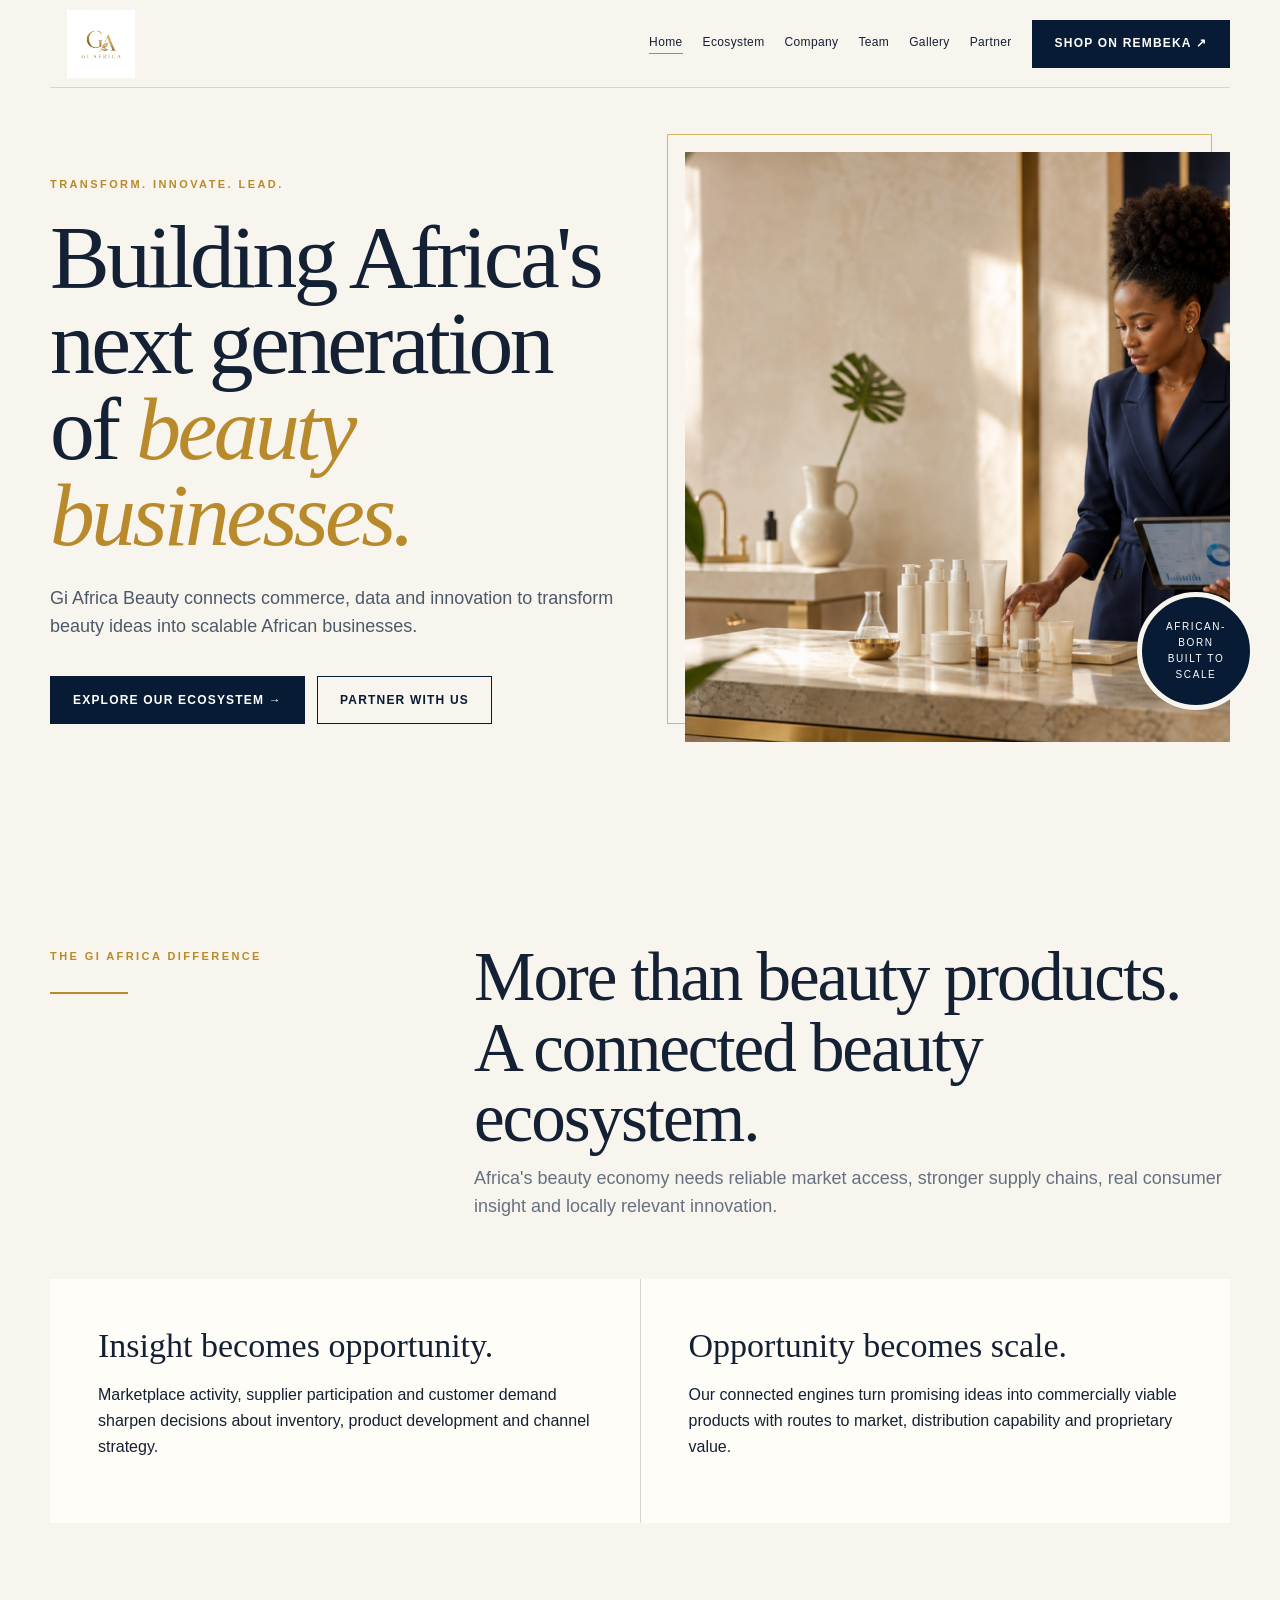
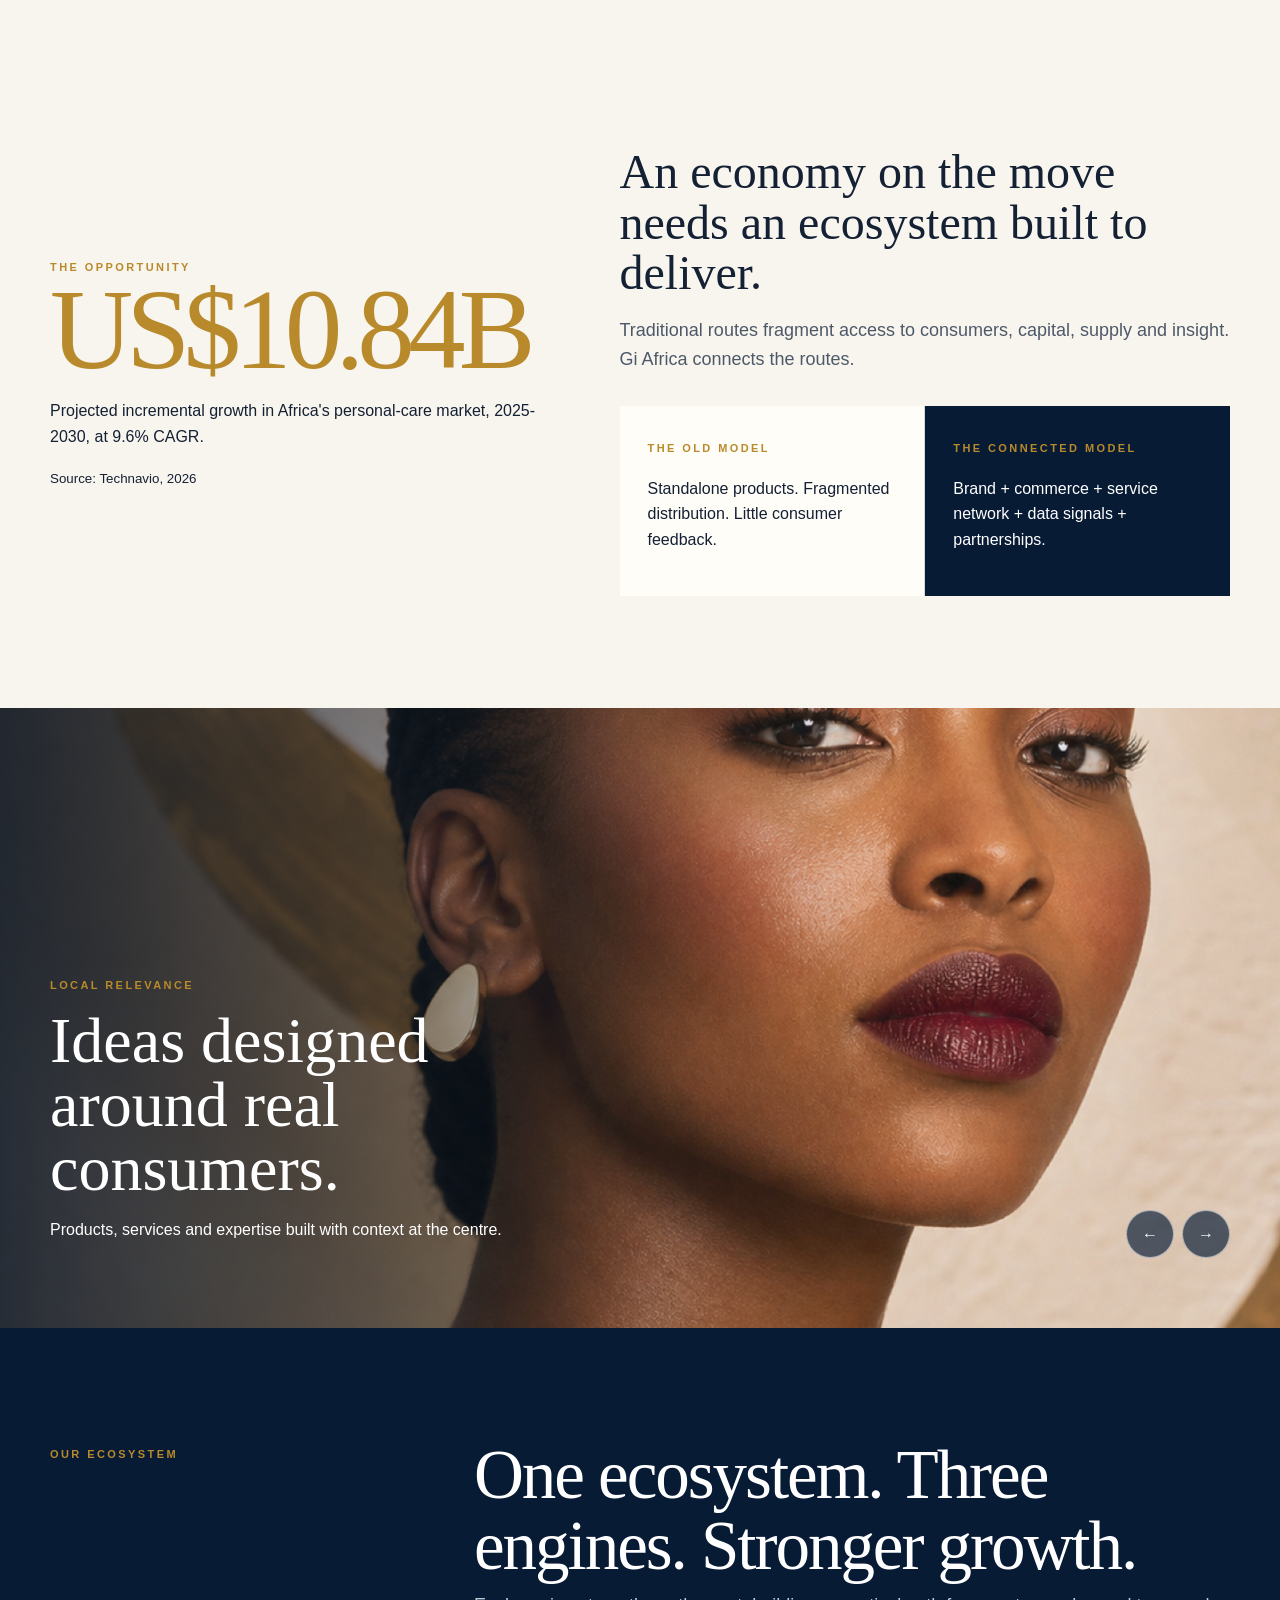
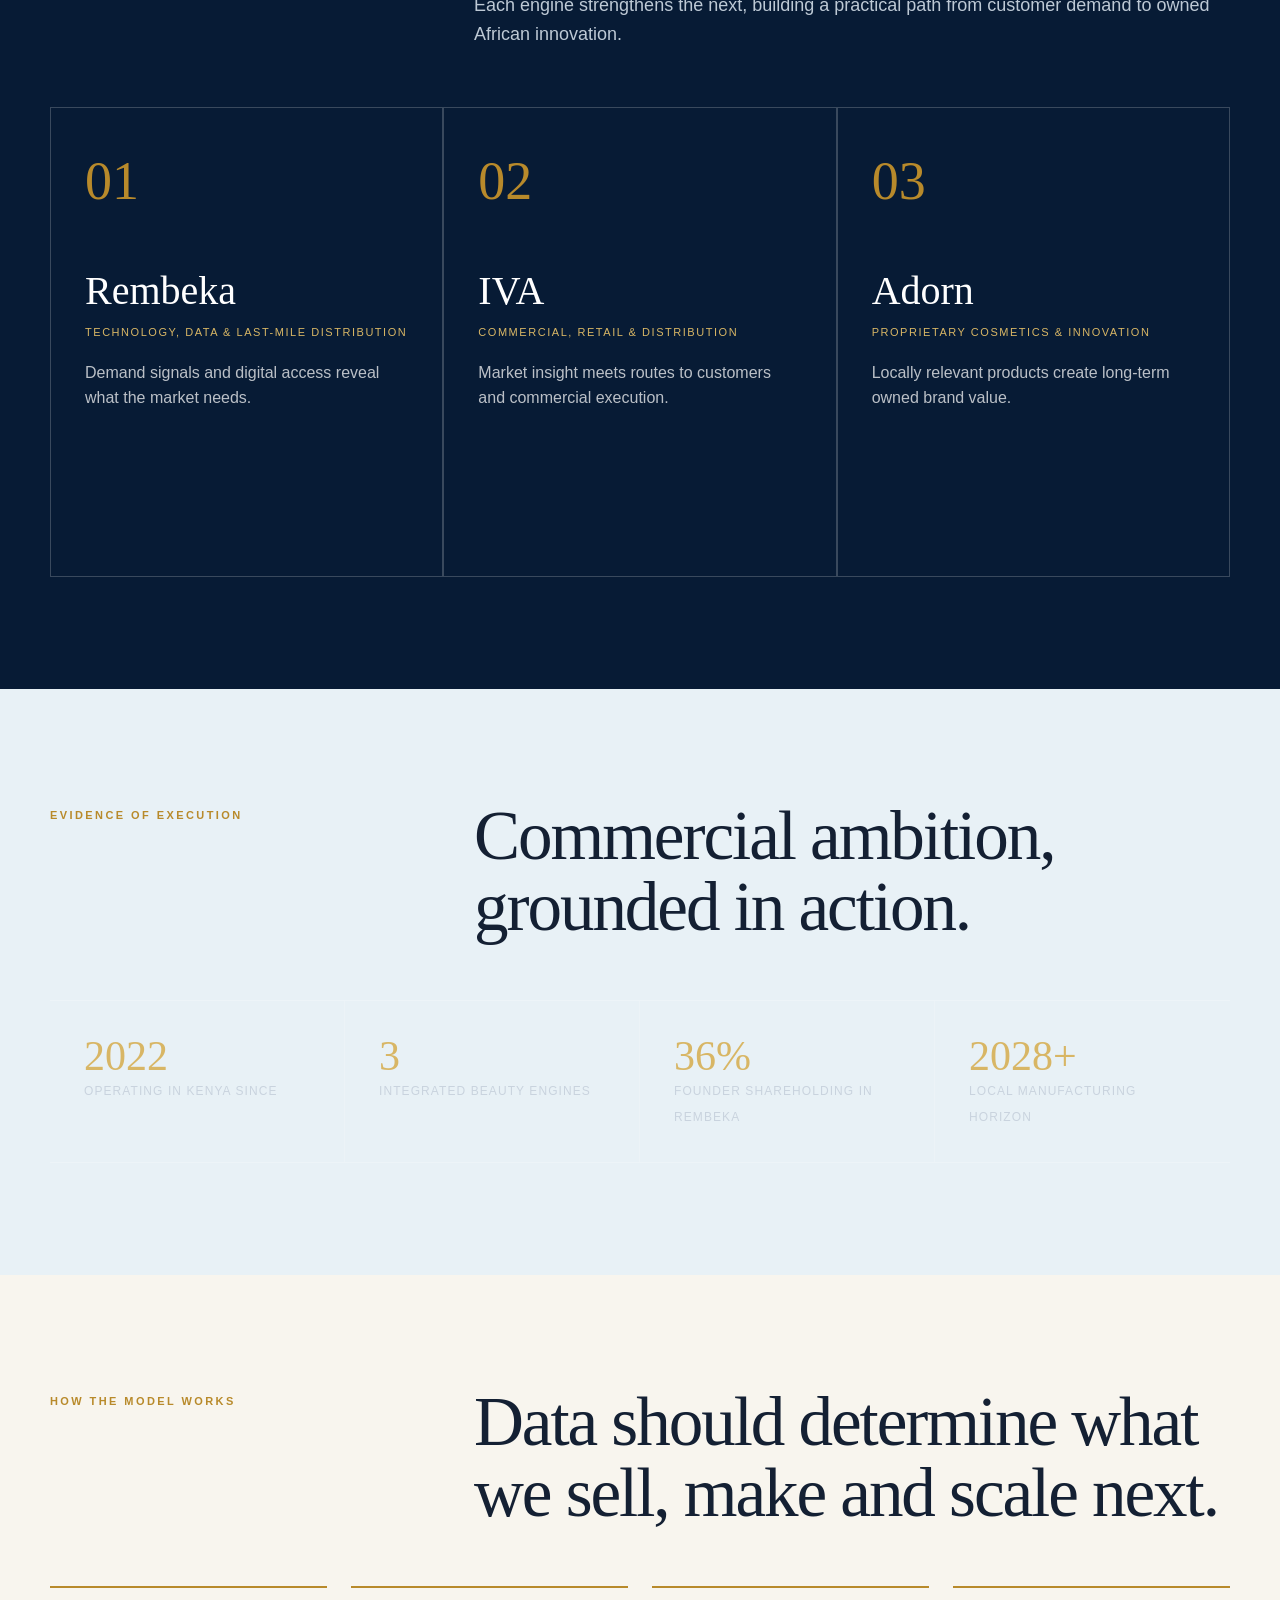
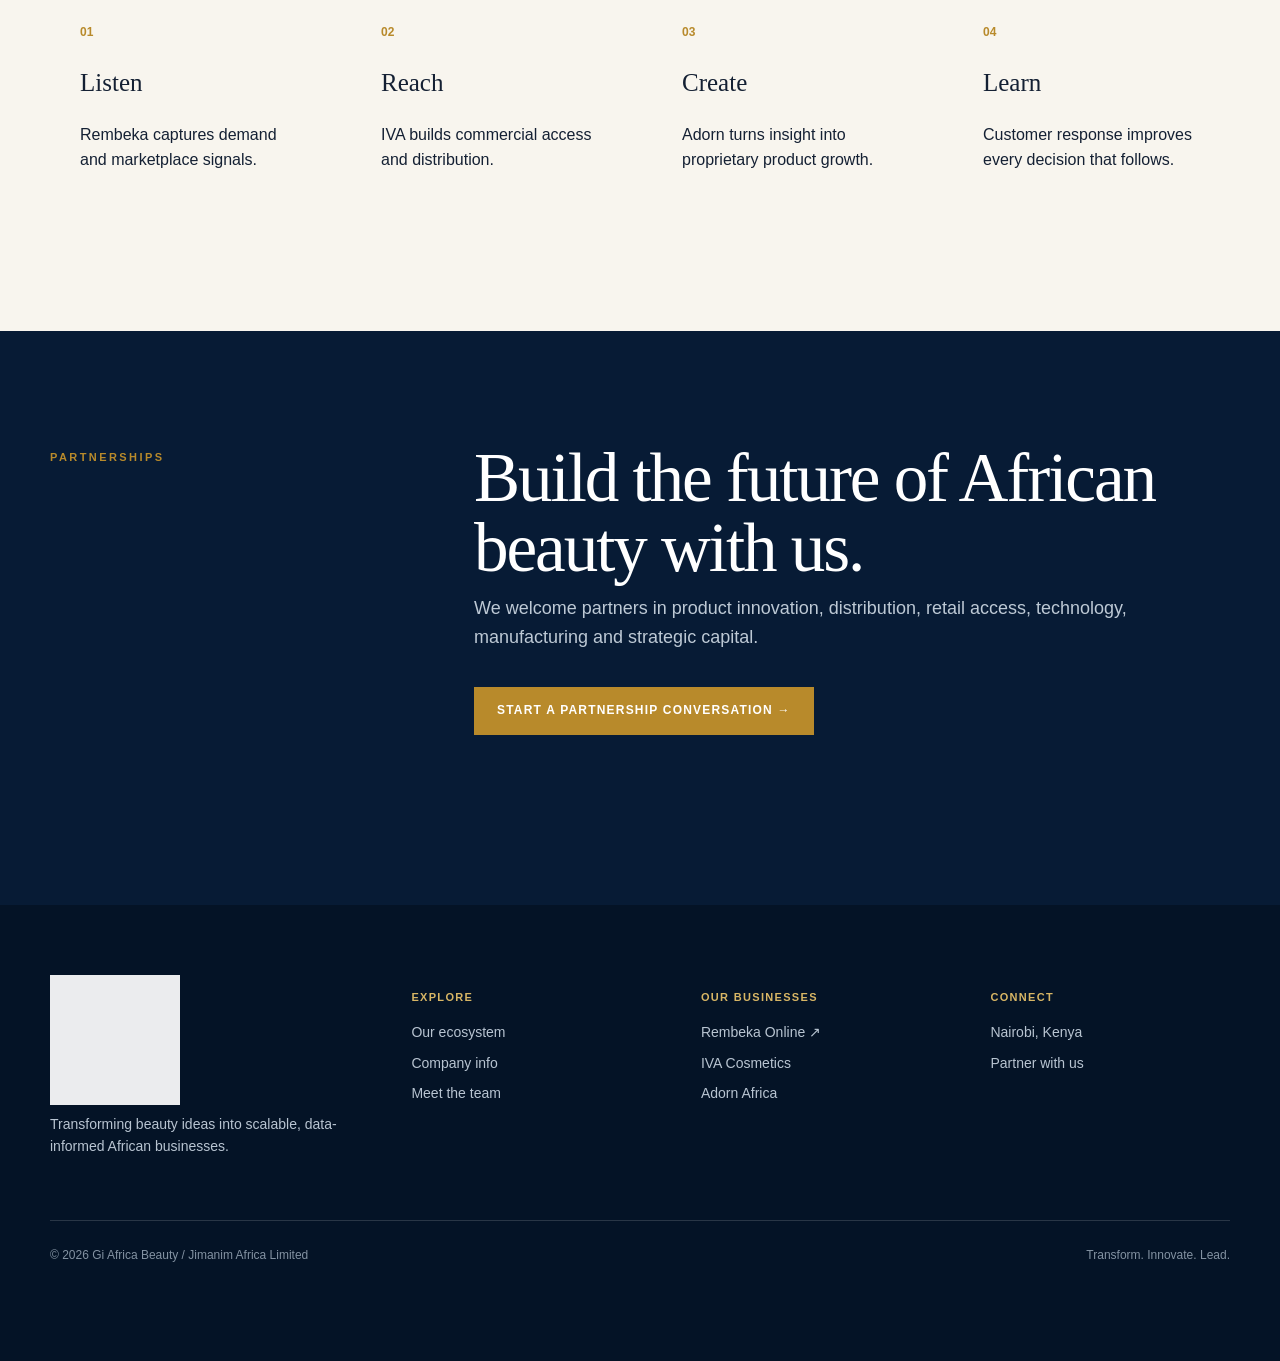
==== index.html @ 95883c29 "first commit" ====
<!doctype html><html lang="en"><head><meta charset="utf-8"><meta name="viewport" content="width=device-width,initial-scale=1"><meta name="description" content="G-AFRICA Beauty builds Africa's next generation of beauty businesses through commerce, data, innovation and strategic partnerships."><title>G-AFRICA Beauty | Transform. Innovate. Lead.</title><link rel="stylesheet" href="styles.css"></head><body>
<header class="shell nav"><a class="brand" href="index.html" aria-label="Gi Africa Beauty home"><img src="assets/gi-africa-logo.png" alt="Gi Africa Beauty"></a><button class="menu" aria-label="Open menu" aria-expanded="false">☰</button><nav class="navlinks"><a class="active" href="index.html">Home</a><a href="ecosystem.html">Ecosystem</a><a href="info.html">Company</a><a href="team.html">Team</a><a href="gallery.html">Gallery</a><a href="partner.html">Partner</a><a class="button" href="https://rembekaonline.com" target="_blank" rel="noopener">Shop on Rembeka ↗</a></nav></header>
<main><section class="shell hero"><div class="hero-copy"><span class="eyebrow">Transform. Innovate. Lead.</span><h1 class="display">Building Africa's next generation of <em>beauty businesses.</em></h1><p class="lead">G-AFRICA Beauty connects commerce, data and innovation to transform beauty ideas into scalable African businesses.</p><div class="actions"><a class="button" href="ecosystem.html">Explore our ecosystem →</a><a class="button ghost" href="partner.html">Partner with us</a></div></div><div class="hero-media"><img src="assets/hero-studio.png" alt="African beauty entrepreneur developing products with data insights"><div class="stamp">African-born<br>Built to scale</div></div></section>
<section class="section"><div class="shell"><div class="section-head reveal"><div><span class="eyebrow">The G-AFRICA difference</span><div class="gold-rule"></div></div><div><h2>More than beauty products. A connected beauty ecosystem.</h2><p>Africa's beauty economy needs reliable market access, stronger supply chains, real consumer insight and locally relevant innovation.</p></div></div><div class="difference reveal"><div><h3>Insight becomes opportunity.</h3><p>Marketplace activity, supplier participation and customer demand sharpen decisions about inventory, product development and channel strategy.</p></div><div><h3>Opportunity becomes scale.</h3><p>Our connected engines turn promising ideas into commercially viable products with routes to market, distribution capability and proprietary value.</p></div></div></div></section>
<section class="section"><div class="shell opportunity reveal"><div><span class="eyebrow">The opportunity</span><div class="market-number">US$10.84B</div><p>Projected incremental growth in Africa's personal-care market, 2025-2030, at 9.6% CAGR.</p><small>Source: Technavio, 2026</small></div><div><h2 style="font:normal 48px/1.05 var(--serif);margin:0">An economy on the move needs an ecosystem built to deliver.</h2><p class="lead">Traditional routes fragment access to consumers, capital, supply and insight. Gi Africa connects the routes.</p><div class="model-compare"><div><span class="eyebrow">The old model</span><p>Standalone products. Fragmented distribution. Little consumer feedback.</p></div><div class="connected"><span class="eyebrow">The connected model</span><p>Brand + commerce + service network + data signals + partnerships.</p></div></div></div></div></section>
<section class="visual-strip"><div class="slides"><article class="slide"><img src="assets/editorial-cosmetics.png" alt="Contemporary African cosmetics editorial"><div class="slide-copy"><span class="eyebrow">Local relevance</span><h2>Ideas designed around real consumers.</h2><p>Products, services and expertise built with context at the centre.</p></div></article><article class="slide"><img src="assets/salon-commerce.png" alt="Connected salon commerce community"><div class="slide-copy"><span class="eyebrow">Commerce + community</span><h2>Discovery becomes trusted access.</h2><p>A connected network makes products, services and professionals easier to find.</p></div></article><article class="slide"><img src="assets/product-innovation.png" alt="Locally relevant cosmetics innovation"><div class="slide-copy"><span class="eyebrow">Proprietary innovation</span><h2>Insight becomes brand value.</h2><p>Market signals guide what to develop, launch and scale next.</p></div></article></div><div class="slider-controls"><button class="round" data-prev aria-label="Previous slide">←</button><button class="round" data-next aria-label="Next slide">→</button></div></section>
<section class="section dark"><div class="shell"><div class="section-head reveal"><div><span class="eyebrow">Our ecosystem</span></div><div><h2>One ecosystem. Three engines. Stronger growth.</h2><p>Each engine strengthens the next, building a practical path from customer demand to owned African innovation.</p></div></div><div class="engines reveal"><a class="engine" href="ecosystem.html#rembeka"><span class="num">01</span><h3>Rembeka</h3><span class="role">Technology, data & last-mile distribution</span><p>Demand signals and digital access reveal what the market needs.</p></a><a class="engine" href="ecosystem.html#iva"><span class="num">02</span><h3>IVA</h3><span class="role">Commercial, retail & distribution</span><p>Market insight meets routes to customers and commercial execution.</p></a><a class="engine" href="ecosystem.html#adorn"><span class="num">03</span><h3>Adorn</h3><span class="role">Proprietary cosmetics & innovation</span><p>Locally relevant products create long-term owned brand value.</p></a></div></div></section>
<section class="section blue"><div class="shell"><div class="section-head reveal"><div><span class="eyebrow">Evidence of execution</span></div><div><h2>Commercial ambition, grounded in action.</h2></div></div><div class="stats reveal"><div class="stat"><strong>2022</strong><span>Operating in Kenya since</span></div><div class="stat"><strong>3</strong><span>Integrated beauty engines</span></div><div class="stat"><strong>36%</strong><span>Founder shareholding in Rembeka</span></div><div class="stat"><strong>2028+</strong><span>Local manufacturing horizon</span></div></div></div></section>
<section class="section"><div class="shell"><div class="section-head reveal"><div><span class="eyebrow">How the model works</span></div><div><h2>Data should determine what we sell, make and scale next.</h2></div></div><div class="flow reveal"><div class="flow-step"><h3>Listen</h3><p>Rembeka captures demand and marketplace signals.</p></div><div class="flow-step"><h3>Reach</h3><p>IVA builds commercial access and distribution.</p></div><div class="flow-step"><h3>Create</h3><p>Adorn turns insight into proprietary product growth.</p></div><div class="flow-step"><h3>Learn</h3><p>Customer response improves every decision that follows.</p></div></div></div></section>
<section class="section dark"><div class="shell section-head reveal"><div><span class="eyebrow">Partnerships</span></div><div><h2>Build the future of African beauty with us.</h2><p>We welcome partners in product innovation, distribution, retail access, technology, manufacturing and strategic capital.</p><div class="actions"><a class="button" style="background:var(--gold);border-color:var(--gold)" href="partner.html">Start a partnership conversation →</a></div></div></div></section></main>
<footer class="footer"><div class="shell"><div class="footer-grid"><div><img src="assets/gi-africa-logo.png" alt="G-AFRICA"><p>Transforming beauty ideas into scalable, data-informed African businesses.</p></div><div><h4>Explore</h4><a href="ecosystem.html">Our ecosystem</a><a href="info.html">Company info</a><a href="team.html">Meet the team</a></div><div><h4>Our businesses</h4><a href="https://rembekaonline.com" target="_blank" rel="noopener">Rembeka Online ↗</a><a href="ecosystem.html#iva">IVA Cosmetics</a><a href="ecosystem.html#adorn">Adorn Africa</a></div><div><h4>Connect</h4><p>Nairobi, Kenya</p><a href="partner.html">Partner with us</a></div></div><div class="footer-bottom"><span>© 2026 G-AFRICA Beauty / Jimanim Africa Limited</span><span>Transform. Innovate. Lead.</span></div></div></footer><a class="button mobile-shop" href="https://rembekaonline.com" target="_blank" rel="noopener">Shop on Rembeka ↗</a><script src="script.js"></script></body></html>
---- styles.css ----
:root{--ivory:#f8f5ee;--paper:#fffdf8;--navy:#071b35;--navy2:#102d50;--gold:#b88a2b;--gold2:#d8b665;--blue:#dceaf3;--ink:#142033;--muted:#667080;--line:rgba(7,27,53,.14);--serif:Georgia,'Times New Roman',serif;--sans:Inter,Arial,sans-serif}
*{box-sizing:border-box}html{scroll-behavior:smooth}body{margin:0;background:var(--ivory);color:var(--ink);font-family:var(--sans);line-height:1.6}a{color:inherit;text-decoration:none}img{max-width:100%;display:block}button,input,select,textarea{font:inherit}.shell{width:min(1180px,calc(100% - 48px));margin:auto}.nav{height:88px;display:flex;align-items:center;justify-content:space-between;border-bottom:1px solid var(--line);position:relative;z-index:10}.brand img{width:102px;height:68px;object-fit:contain;mix-blend-mode:multiply}.navlinks{display:flex;align-items:center;gap:26px;font-size:13px;letter-spacing:.03em}.navlinks a:not(.button):after{content:"";display:block;width:0;height:1px;background:var(--gold);transition:.25s}.navlinks a:hover:after,.navlinks a.active:after{width:100%}.button{display:inline-flex;align-items:center;justify-content:center;gap:10px;min-height:48px;padding:0 22px;border:1px solid var(--navy);background:var(--navy);color:white;font-size:12px;font-weight:700;letter-spacing:.1em;text-transform:uppercase;transition:.25s}.button:hover{background:var(--gold);border-color:var(--gold);transform:translateY(-2px)}.button.ghost{background:transparent;color:var(--navy)}.button.ghost:hover{color:white;background:var(--navy)}.menu{display:none;background:none;border:0;font-size:25px}.eyebrow{color:var(--gold);text-transform:uppercase;letter-spacing:.22em;font-weight:700;font-size:11px}.display{font:normal clamp(48px,7vw,94px)/.96 var(--serif);letter-spacing:-.04em;margin:18px 0 26px}.display em{color:var(--gold);font-style:italic}.lead{font-size:18px;color:#4d5968;max-width:650px}.hero{min-height:720px;display:grid;grid-template-columns:1.03fr .97fr;align-items:center;gap:56px;padding:64px 0 88px}.hero-copy{position:relative;z-index:2;animation:rise .8s ease both}.actions{display:flex;gap:12px;margin-top:35px;flex-wrap:wrap}.hero-media{height:590px;position:relative}.hero-media:before{content:"";position:absolute;inset:-18px 18px 18px -18px;border:1px solid var(--gold2);z-index:-1}.hero-media img{width:100%;height:100%;object-fit:cover}.hero-media .stamp{position:absolute;right:-25px;bottom:32px;width:118px;height:118px;border-radius:50%;background:var(--navy);color:white;display:grid;place-items:center;text-align:center;text-transform:uppercase;font-size:10px;letter-spacing:.16em;padding:15px;border:5px solid var(--ivory)}@keyframes rise{from{opacity:0;transform:translateY(24px)}}.section{padding:112px 0}.section.dark{background:var(--navy);color:white}.section.blue{background:#e8f1f6}.section-head{display:grid;grid-template-columns:.65fr 1.35fr;gap:60px;margin-bottom:58px}.section-head h2,.page-hero h1{font:normal clamp(40px,5.4vw,70px)/1.02 var(--serif);letter-spacing:-.03em;margin:0}.section-head p{margin:10px 0 0;color:var(--muted);font-size:18px}.dark .section-head p{color:#bdc9d5}.gold-rule{width:78px;height:2px;background:var(--gold);margin:24px 0}.difference{display:grid;grid-template-columns:1fr 1fr;gap:1px;background:var(--line)}.difference>div{background:var(--paper);padding:48px}.difference h3{font:normal 34px/1.1 var(--serif);margin:0 0 18px}.stats{display:grid;grid-template-columns:repeat(4,1fr);border-top:1px solid rgba(255,255,255,.2);border-bottom:1px solid rgba(255,255,255,.2)}.stat{padding:34px;border-right:1px solid rgba(255,255,255,.2)}.stat:last-child{border:0}.stat strong{font:normal 42px/1 var(--serif);color:var(--gold2);display:block}.stat span{font-size:12px;text-transform:uppercase;letter-spacing:.09em;color:#c9d3de}.engines{display:grid;grid-template-columns:repeat(3,1fr);min-height:470px}.engine{position:relative;padding:42px 34px;border:1px solid rgba(255,255,255,.2);overflow:hidden;transition:.35s;background:transparent}.engine:hover{background:var(--paper);color:var(--navy);transform:translateY(-8px)}.engine .num{font:normal 54px var(--serif);color:var(--gold)}.engine h3{font:normal 40px var(--serif);margin:55px 0 4px}.engine .role{text-transform:uppercase;font-size:11px;letter-spacing:.14em;color:var(--gold2)}.engine p,.engine ul{opacity:.72;transition:.3s}.engine:hover p,.engine:hover ul{opacity:1}.engine ul{padding-left:18px;font-size:14px}.flow{display:grid;grid-template-columns:repeat(4,1fr);gap:24px;counter-reset:flow}.flow-step{padding:30px;border-top:2px solid var(--gold);position:relative}.flow-step:before{counter-increment:flow;content:"0" counter(flow);color:var(--gold);font-weight:700;font-size:12px}.flow-step h3{font:normal 25px var(--serif)}.page-hero{padding:88px 0 80px;border-bottom:1px solid var(--line)}.page-hero .inner{max-width:840px}.page-hero h1{margin:16px 0 24px}.capabilities{display:grid;grid-template-columns:repeat(2,1fr);gap:1px;background:var(--line)}.capability{background:var(--paper);padding:40px}.capability h3{font:normal 26px var(--serif);margin:0 0 8px}.timeline{display:grid;grid-template-columns:repeat(4,1fr);margin-top:54px}.moment{padding:28px;border-top:2px solid var(--navy);position:relative}.moment:before{content:"";width:12px;height:12px;border-radius:50%;background:var(--gold);position:absolute;top:-7px;left:0}.moment strong{color:var(--gold);font-size:13px}.team{display:grid;grid-template-columns:repeat(5,1fr);gap:1px;background:var(--line)}.person{background:var(--paper);padding:28px;min-height:390px;display:flex;flex-direction:column;transition:.3s}.person:hover{background:var(--navy);color:white;transform:translateY(-6px)}.avatar{width:76px;height:76px;border-radius:50%;display:grid;place-items:center;background:var(--blue);color:var(--navy);font:normal 28px var(--serif);border:1px solid var(--gold2)}.person h3{font:normal 24px/1.1 var(--serif);margin:80px 0 8px}.person .role{color:var(--gold);font-size:11px;text-transform:uppercase;letter-spacing:.11em}.bio{font-size:13px;color:var(--muted);opacity:0;transform:translateY(8px);transition:.3s;margin-top:15px}.person:hover .bio{opacity:1;transform:none;color:#c7d2df}.partner-grid{display:grid;grid-template-columns:.8fr 1.2fr;gap:90px}.partner-list{display:grid;gap:0;margin-top:36px}.partner-list div{padding:18px 0;border-bottom:1px solid var(--line);font:normal 21px var(--serif)}form{display:grid;grid-template-columns:1fr 1fr;gap:20px;background:var(--paper);padding:44px;border:1px solid var(--line)}label{display:grid;gap:8px;font-size:11px;text-transform:uppercase;letter-spacing:.1em;font-weight:700}input,select,textarea{width:100%;padding:14px;border:0;border-bottom:1px solid #aeb5bd;background:transparent;outline:none;color:var(--ink)}input:focus,select:focus,textarea:focus{border-color:var(--gold)}textarea{min-height:120px;resize:vertical}.full{grid-column:1/-1}.form-note{font-size:12px;color:var(--muted)}.success{display:none;color:#17613a;font-weight:700}.footer{background:#041326;color:white;padding:70px 0 95px}.footer-grid{display:grid;grid-template-columns:1.3fr repeat(3,1fr);gap:50px}.footer img{width:130px;filter:brightness(0) invert(1);opacity:.92}.footer h4{font-size:11px;text-transform:uppercase;letter-spacing:.12em;color:var(--gold2)}.footer a,.footer p{font-size:14px;color:#b8c4d1;display:block;margin:8px 0}.footer-bottom{margin-top:55px;padding-top:25px;border-top:1px solid rgba(255,255,255,.15);display:flex;justify-content:space-between;color:#8392a2;font-size:12px}.mobile-shop{display:none}.leaf{font:normal 120px/1 var(--serif);color:rgba(184,138,43,.14);position:absolute;user-select:none}.reveal{opacity:0;transform:translateY(24px);transition:.65s}.reveal.visible{opacity:1;transform:none}
@media(max-width:900px){.shell{width:min(100% - 32px,680px)}.nav{height:76px}.menu{display:block}.navlinks{display:none;position:absolute;top:76px;left:-16px;right:-16px;background:var(--paper);padding:25px;flex-direction:column;align-items:stretch;border-bottom:1px solid var(--line)}.navlinks.open{display:flex}.navlinks .button{display:none}.hero{grid-template-columns:1fr;padding-top:42px}.hero-media{height:460px}.section-head,.partner-grid{grid-template-columns:1fr;gap:24px}.stats,.flow,.timeline{grid-template-columns:repeat(2,1fr)}.engines{grid-template-columns:1fr}.engine{min-height:360px}.team{grid-template-columns:repeat(2,1fr)}.footer-grid{grid-template-columns:1fr 1fr}.mobile-shop{display:flex;position:fixed;bottom:12px;left:16px;right:16px;z-index:50;box-shadow:0 8px 24px #0005}.footer{padding-bottom:110px}}
@media(max-width:560px){.display{font-size:49px}.hero{min-height:auto}.hero-media{height:410px}.hero-media .stamp{right:8px}.section{padding:78px 0}.difference,.capabilities,.team{grid-template-columns:1fr}.stats,.flow,.timeline{grid-template-columns:1fr}.stat{border-right:0;border-bottom:1px solid rgba(255,255,255,.2)}form{grid-template-columns:1fr;padding:27px}.full{grid-column:auto}.footer-grid{grid-template-columns:1fr}.footer-bottom{display:block}.person{min-height:330px}.person .bio{opacity:1;transform:none}.partner-grid{gap:48px}}
.navlinks{gap:20px;font-size:12px}.opportunity{display:grid;grid-template-columns:.9fr 1.1fr;gap:70px;align-items:center}.market-number{font:normal clamp(62px,9vw,120px)/.9 var(--serif);color:var(--gold);letter-spacing:-.06em}.model-compare{display:grid;grid-template-columns:1fr 1fr;gap:1px;background:var(--line);margin-top:32px}.model-compare>div{padding:28px;background:var(--paper)}.model-compare .connected{background:var(--navy);color:white}.visual-strip{position:relative;overflow:hidden;background:var(--navy)}.slides{display:flex;transition:transform .65s cubic-bezier(.22,.75,.2,1)}.slide{min-width:100%;height:620px;position:relative}.slide img{width:100%;height:100%;object-fit:cover}.slide:after{content:"";position:absolute;inset:0;background:linear-gradient(90deg,rgba(4,19,38,.8),transparent 68%)}.slide-copy{position:absolute;z-index:2;left:max(24px,calc((100vw - 1180px)/2));bottom:70px;color:white;max-width:470px}.slide-copy h2{font:normal clamp(38px,5vw,65px)/1 var(--serif);margin:12px 0}.slider-controls{position:absolute;z-index:3;right:max(24px,calc((100vw - 1180px)/2));bottom:70px;display:flex;gap:8px}.round{width:48px;height:48px;border-radius:50%;border:1px solid #fff8;background:#071b35aa;color:white;cursor:pointer}.gallery-grid{display:grid;grid-template-columns:1.2fr .8fr .8fr;grid-auto-rows:290px;gap:14px}.gallery-card{position:relative;overflow:hidden;background:var(--navy);color:white}.gallery-card:first-child{grid-row:span 2}.gallery-card img{width:100%;height:100%;object-fit:cover;transition:.5s}.gallery-card:hover img{transform:scale(1.04)}.gallery-card span{position:absolute;left:20px;bottom:16px;background:#071b35d9;padding:8px 12px;font-size:11px;letter-spacing:.1em;text-transform:uppercase}.upload-zone{border:1px dashed var(--gold);padding:54px;text-align:center;background:var(--paper)}.upload-zone input{border:0;max-width:360px;margin:20px auto}.upload-preview{display:grid;grid-template-columns:repeat(3,1fr);gap:12px;margin-top:24px}.upload-preview img,.upload-preview video{width:100%;height:220px;object-fit:cover}.proof-grid{display:grid;grid-template-columns:repeat(4,1fr);gap:1px;background:var(--line)}.proof{background:var(--paper);padding:30px}.proof strong{display:block;font:normal 34px var(--serif);color:var(--gold)}.partner-rail{overflow:hidden;border-block:1px solid var(--line);padding:25px 0}.rail-track{display:flex;width:max-content;gap:70px;animation:rail 18s linear infinite}.rail-track:hover{animation-play-state:paused}.rail-item{font:normal 27px var(--serif);color:var(--navy);white-space:nowrap}.rail-item:before{content:"✦";color:var(--gold);margin-right:20px}@keyframes rail{to{transform:translateX(-50%)}}@media(max-width:900px){.opportunity{grid-template-columns:1fr}.gallery-grid{grid-template-columns:1fr 1fr}.proof-grid{grid-template-columns:1fr 1fr}.slide{height:540px}}@media(max-width:560px){.gallery-grid{grid-template-columns:1fr;grid-auto-rows:300px}.gallery-card:first-child{grid-row:span 1}.proof-grid,.model-compare,.upload-preview{grid-template-columns:1fr}.slide{height:600px}.slide-copy{bottom:110px;right:24px}.slider-controls{bottom:35px;left:24px;right:auto}.upload-zone{padding:30px}}
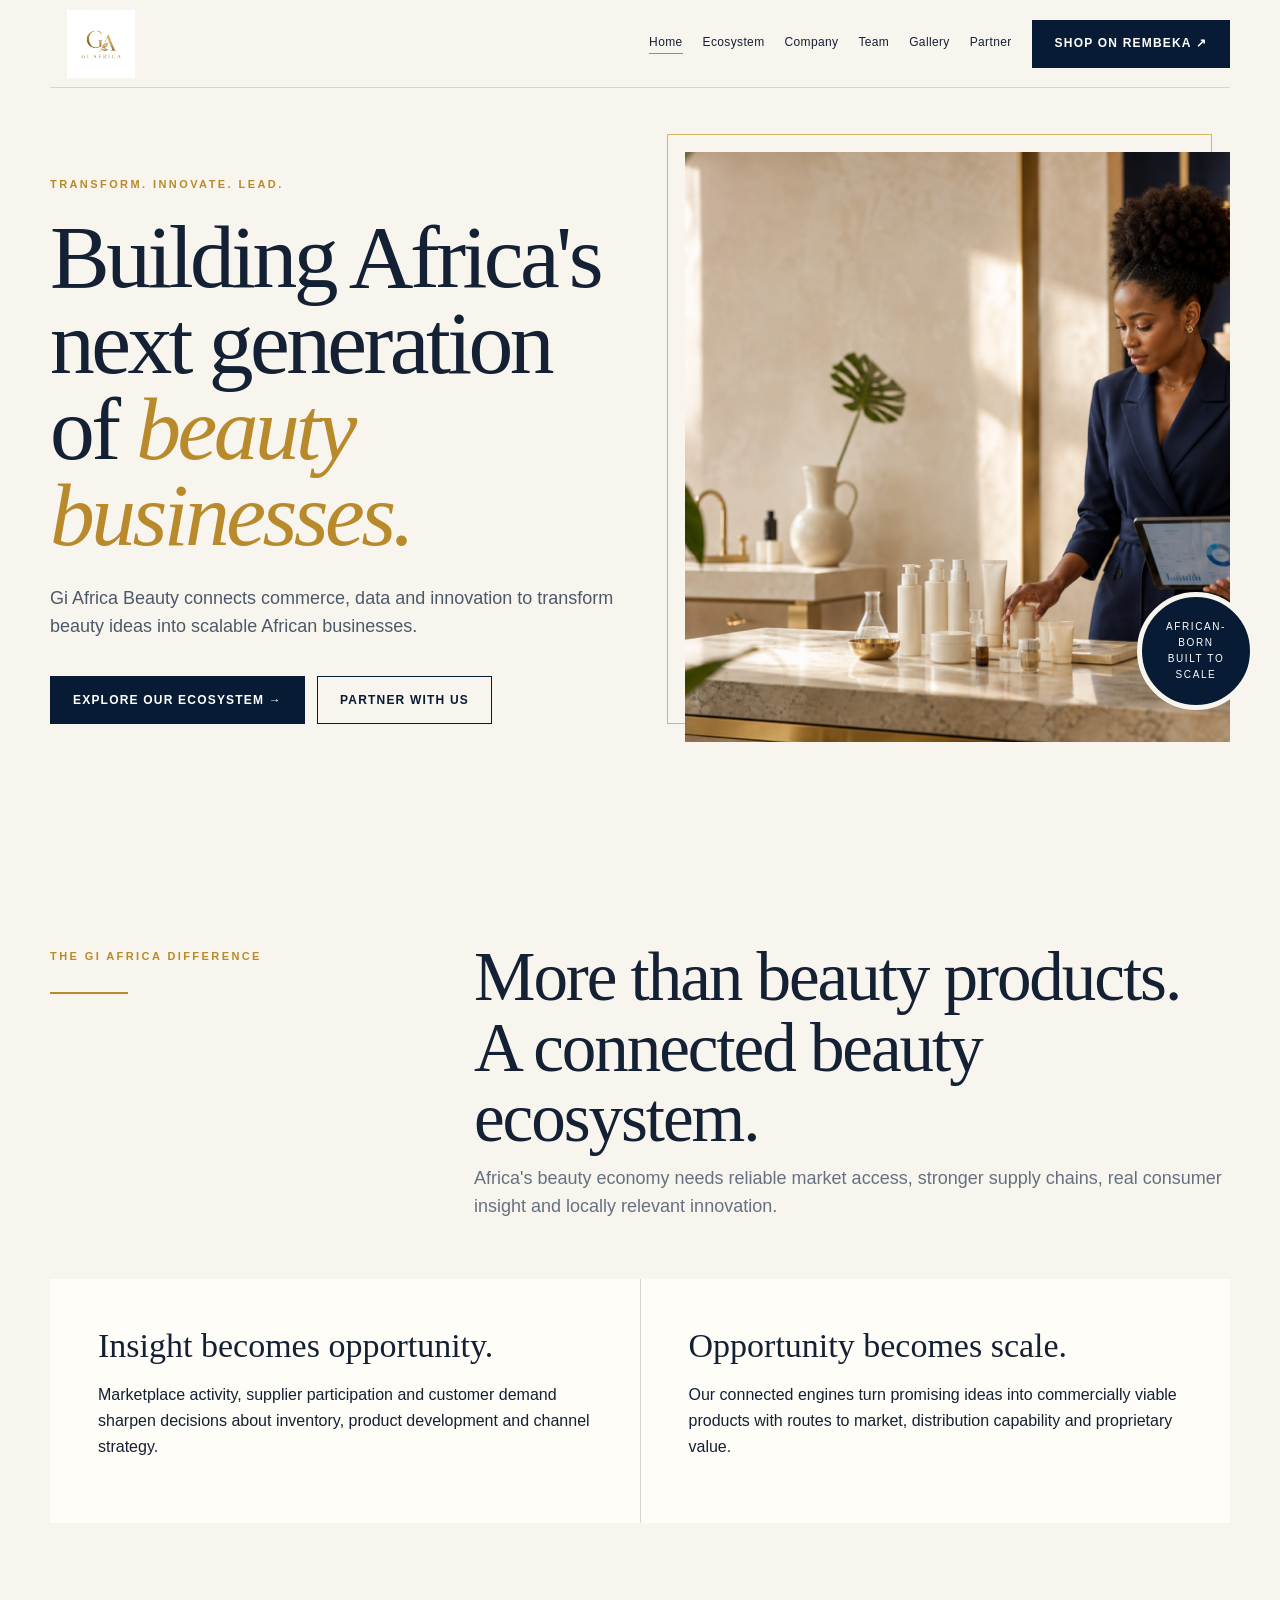
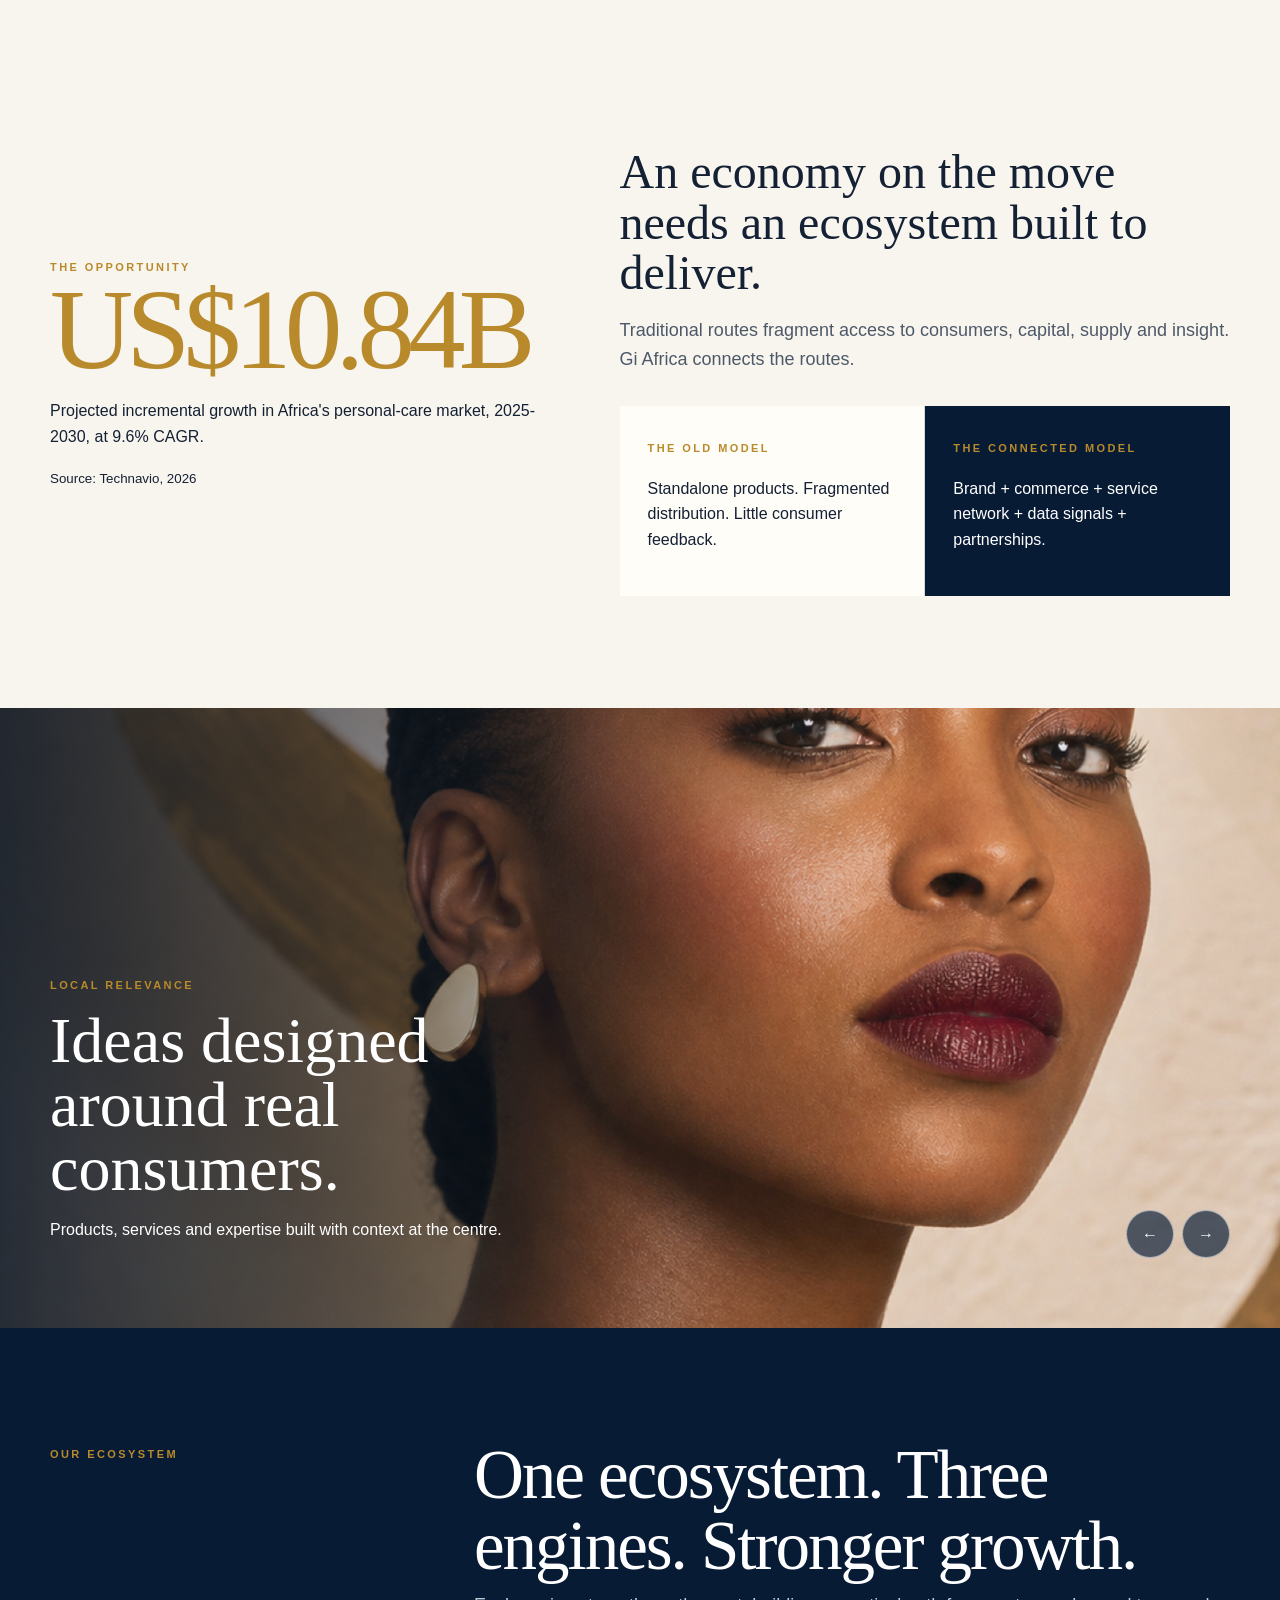
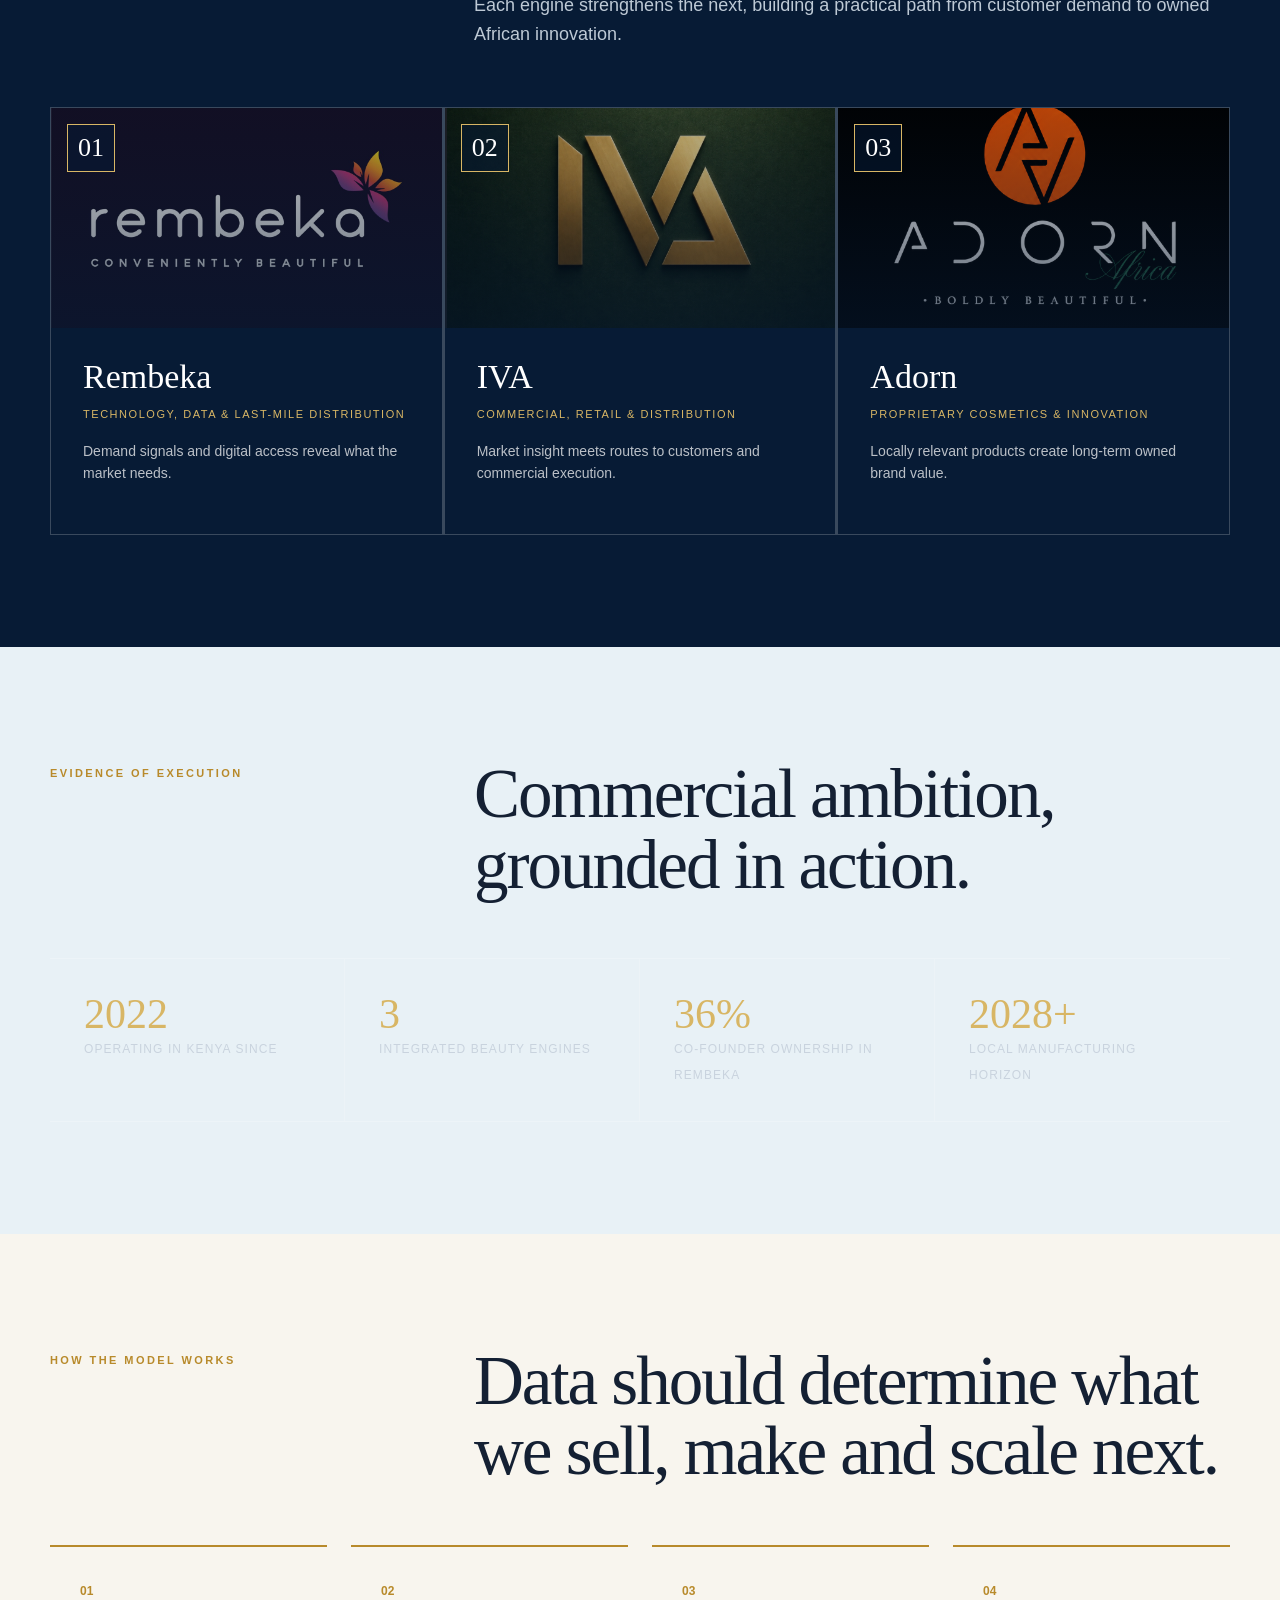
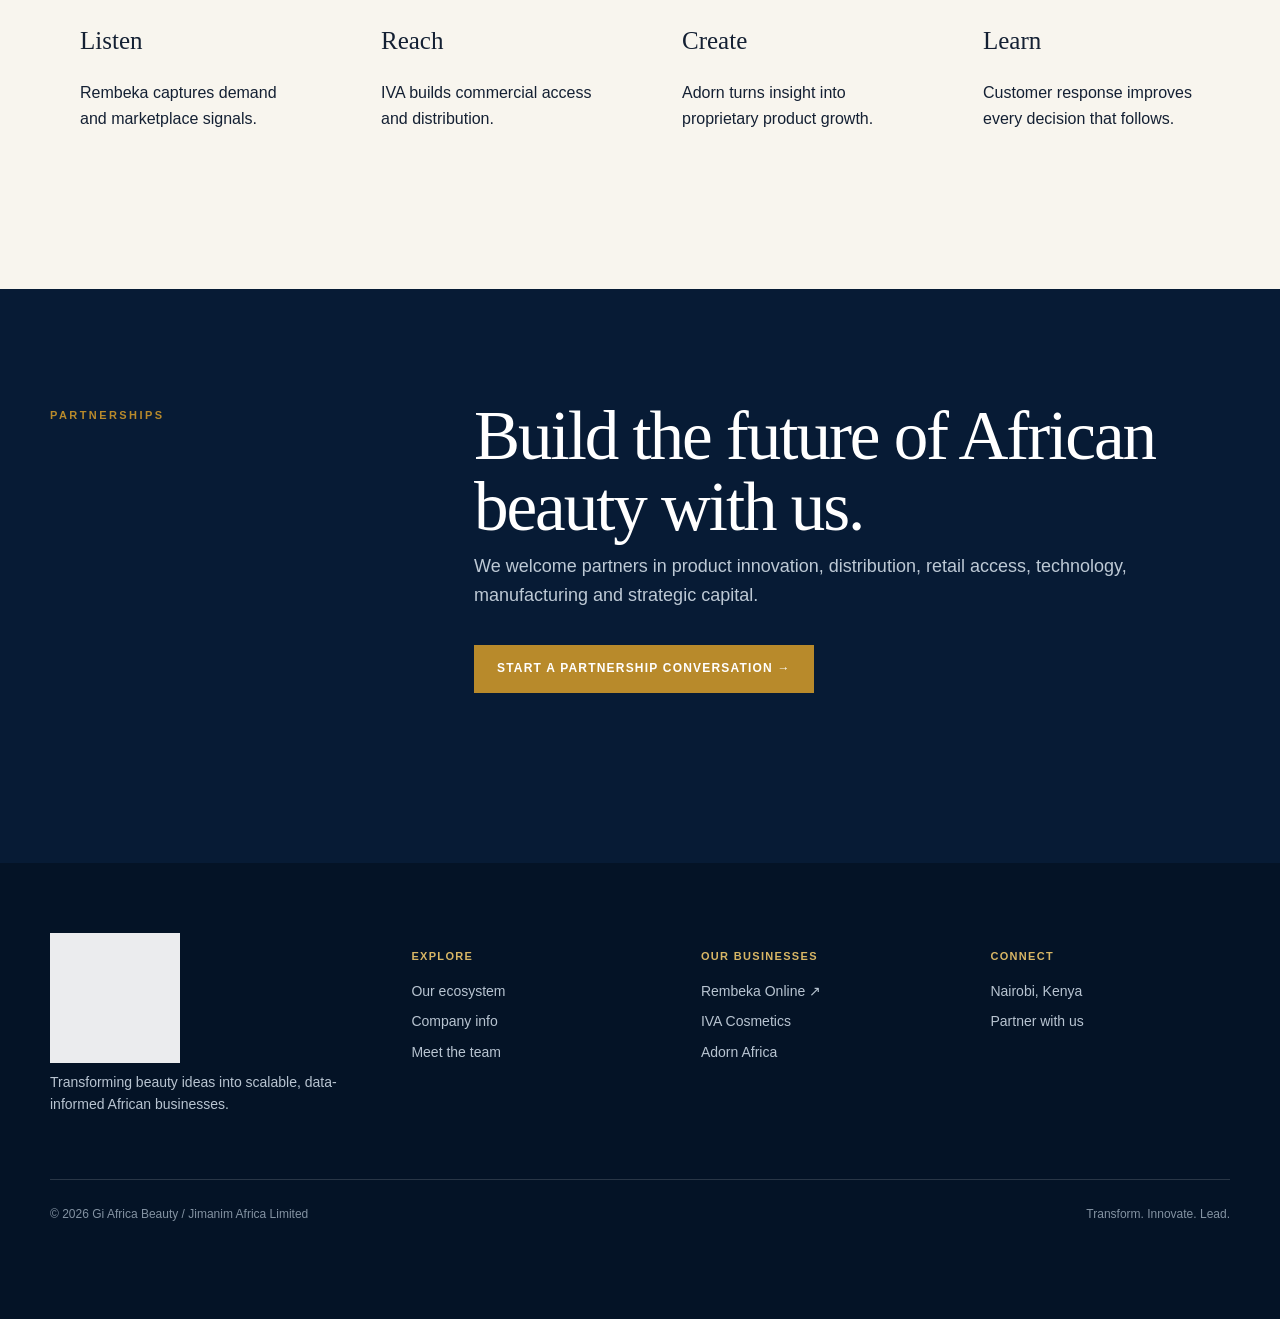
==== commit 30cf2f05: "Added brand images on home page" ====
--- a/index.html
+++ b/index.html
@@ -1,11 +1,252 @@
-<!doctype html><html lang="en"><head><meta charset="utf-8"><meta name="viewport" content="width=device-width,initial-scale=1"><meta name="description" content="G-AFRICA Beauty builds Africa's next generation of beauty businesses through commerce, data, innovation and strategic partnerships."><title>G-AFRICA Beauty | Transform. Innovate. Lead.</title><link rel="stylesheet" href="styles.css"></head><body>
-<header class="shell nav"><a class="brand" href="index.html" aria-label="Gi Africa Beauty home"><img src="assets/gi-africa-logo.png" alt="Gi Africa Beauty"></a><button class="menu" aria-label="Open menu" aria-expanded="false">☰</button><nav class="navlinks"><a class="active" href="index.html">Home</a><a href="ecosystem.html">Ecosystem</a><a href="info.html">Company</a><a href="team.html">Team</a><a href="gallery.html">Gallery</a><a href="partner.html">Partner</a><a class="button" href="https://rembekaonline.com" target="_blank" rel="noopener">Shop on Rembeka ↗</a></nav></header>
-<main><section class="shell hero"><div class="hero-copy"><span class="eyebrow">Transform. Innovate. Lead.</span><h1 class="display">Building Africa's next generation of <em>beauty businesses.</em></h1><p class="lead">G-AFRICA Beauty connects commerce, data and innovation to transform beauty ideas into scalable African businesses.</p><div class="actions"><a class="button" href="ecosystem.html">Explore our ecosystem →</a><a class="button ghost" href="partner.html">Partner with us</a></div></div><div class="hero-media"><img src="assets/hero-studio.png" alt="African beauty entrepreneur developing products with data insights"><div class="stamp">African-born<br>Built to scale</div></div></section>
-<section class="section"><div class="shell"><div class="section-head reveal"><div><span class="eyebrow">The G-AFRICA difference</span><div class="gold-rule"></div></div><div><h2>More than beauty products. A connected beauty ecosystem.</h2><p>Africa's beauty economy needs reliable market access, stronger supply chains, real consumer insight and locally relevant innovation.</p></div></div><div class="difference reveal"><div><h3>Insight becomes opportunity.</h3><p>Marketplace activity, supplier participation and customer demand sharpen decisions about inventory, product development and channel strategy.</p></div><div><h3>Opportunity becomes scale.</h3><p>Our connected engines turn promising ideas into commercially viable products with routes to market, distribution capability and proprietary value.</p></div></div></div></section>
-<section class="section"><div class="shell opportunity reveal"><div><span class="eyebrow">The opportunity</span><div class="market-number">US$10.84B</div><p>Projected incremental growth in Africa's personal-care market, 2025-2030, at 9.6% CAGR.</p><small>Source: Technavio, 2026</small></div><div><h2 style="font:normal 48px/1.05 var(--serif);margin:0">An economy on the move needs an ecosystem built to deliver.</h2><p class="lead">Traditional routes fragment access to consumers, capital, supply and insight. Gi Africa connects the routes.</p><div class="model-compare"><div><span class="eyebrow">The old model</span><p>Standalone products. Fragmented distribution. Little consumer feedback.</p></div><div class="connected"><span class="eyebrow">The connected model</span><p>Brand + commerce + service network + data signals + partnerships.</p></div></div></div></div></section>
-<section class="visual-strip"><div class="slides"><article class="slide"><img src="assets/editorial-cosmetics.png" alt="Contemporary African cosmetics editorial"><div class="slide-copy"><span class="eyebrow">Local relevance</span><h2>Ideas designed around real consumers.</h2><p>Products, services and expertise built with context at the centre.</p></div></article><article class="slide"><img src="assets/salon-commerce.png" alt="Connected salon commerce community"><div class="slide-copy"><span class="eyebrow">Commerce + community</span><h2>Discovery becomes trusted access.</h2><p>A connected network makes products, services and professionals easier to find.</p></div></article><article class="slide"><img src="assets/product-innovation.png" alt="Locally relevant cosmetics innovation"><div class="slide-copy"><span class="eyebrow">Proprietary innovation</span><h2>Insight becomes brand value.</h2><p>Market signals guide what to develop, launch and scale next.</p></div></article></div><div class="slider-controls"><button class="round" data-prev aria-label="Previous slide">←</button><button class="round" data-next aria-label="Next slide">→</button></div></section>
-<section class="section dark"><div class="shell"><div class="section-head reveal"><div><span class="eyebrow">Our ecosystem</span></div><div><h2>One ecosystem. Three engines. Stronger growth.</h2><p>Each engine strengthens the next, building a practical path from customer demand to owned African innovation.</p></div></div><div class="engines reveal"><a class="engine" href="ecosystem.html#rembeka"><span class="num">01</span><h3>Rembeka</h3><span class="role">Technology, data & last-mile distribution</span><p>Demand signals and digital access reveal what the market needs.</p></a><a class="engine" href="ecosystem.html#iva"><span class="num">02</span><h3>IVA</h3><span class="role">Commercial, retail & distribution</span><p>Market insight meets routes to customers and commercial execution.</p></a><a class="engine" href="ecosystem.html#adorn"><span class="num">03</span><h3>Adorn</h3><span class="role">Proprietary cosmetics & innovation</span><p>Locally relevant products create long-term owned brand value.</p></a></div></div></section>
-<section class="section blue"><div class="shell"><div class="section-head reveal"><div><span class="eyebrow">Evidence of execution</span></div><div><h2>Commercial ambition, grounded in action.</h2></div></div><div class="stats reveal"><div class="stat"><strong>2022</strong><span>Operating in Kenya since</span></div><div class="stat"><strong>3</strong><span>Integrated beauty engines</span></div><div class="stat"><strong>36%</strong><span>Founder shareholding in Rembeka</span></div><div class="stat"><strong>2028+</strong><span>Local manufacturing horizon</span></div></div></div></section>
-<section class="section"><div class="shell"><div class="section-head reveal"><div><span class="eyebrow">How the model works</span></div><div><h2>Data should determine what we sell, make and scale next.</h2></div></div><div class="flow reveal"><div class="flow-step"><h3>Listen</h3><p>Rembeka captures demand and marketplace signals.</p></div><div class="flow-step"><h3>Reach</h3><p>IVA builds commercial access and distribution.</p></div><div class="flow-step"><h3>Create</h3><p>Adorn turns insight into proprietary product growth.</p></div><div class="flow-step"><h3>Learn</h3><p>Customer response improves every decision that follows.</p></div></div></div></section>
-<section class="section dark"><div class="shell section-head reveal"><div><span class="eyebrow">Partnerships</span></div><div><h2>Build the future of African beauty with us.</h2><p>We welcome partners in product innovation, distribution, retail access, technology, manufacturing and strategic capital.</p><div class="actions"><a class="button" style="background:var(--gold);border-color:var(--gold)" href="partner.html">Start a partnership conversation →</a></div></div></div></section></main>
-<footer class="footer"><div class="shell"><div class="footer-grid"><div><img src="assets/gi-africa-logo.png" alt="G-AFRICA"><p>Transforming beauty ideas into scalable, data-informed African businesses.</p></div><div><h4>Explore</h4><a href="ecosystem.html">Our ecosystem</a><a href="info.html">Company info</a><a href="team.html">Meet the team</a></div><div><h4>Our businesses</h4><a href="https://rembekaonline.com" target="_blank" rel="noopener">Rembeka Online ↗</a><a href="ecosystem.html#iva">IVA Cosmetics</a><a href="ecosystem.html#adorn">Adorn Africa</a></div><div><h4>Connect</h4><p>Nairobi, Kenya</p><a href="partner.html">Partner with us</a></div></div><div class="footer-bottom"><span>© 2026 G-AFRICA Beauty / Jimanim Africa Limited</span><span>Transform. Innovate. Lead.</span></div></div></footer><a class="button mobile-shop" href="https://rembekaonline.com" target="_blank" rel="noopener">Shop on Rembeka ↗</a><script src="script.js"></script></body></html>
+<!doctype html>
+<html lang="en">
+<head>
+  <meta charset="utf-8">
+  <meta name="viewport" content="width=device-width,initial-scale=1">
+  <meta name="description" content="G-AFRICA Beauty builds Africa's next generation of beauty businesses through commerce, data, innovation and strategic partnerships.">
+  <title>G-AFRICA Beauty | Transform. Innovate. Lead.</title>
+  <link rel="icon" type="image/png" href="assets/favicon.png">
+  <link rel="stylesheet" href="styles.css">
+</head>
+<body>
+  <header class="shell nav">
+    <a class="brand" href="index.html" aria-label="Gi Africa Beauty home"><img src="assets/gi-africa-logo.png" alt="Gi Africa Beauty"></a>
+    <button class="menu" aria-label="Open menu" aria-expanded="false">☰</button>
+    <nav class="navlinks">
+      <a class="active" href="index.html">Home</a>
+      <a href="ecosystem.html">Ecosystem</a>
+      <a href="info.html">Company</a>
+      <a href="team.html">Team</a>
+      <a href="gallery.html">Gallery</a>
+      <a href="partner.html">Partner</a>
+      <a class="button" href="https://rembekaonline.com" target="_blank" rel="noopener">Shop on Rembeka ↗</a>
+    </nav>
+  </header>
+
+  <main>
+    <section class="shell hero">
+      <div class="hero-copy">
+        <span class="eyebrow">Transform. Innovate. Lead.</span>
+        <h1 class="display">Building Africa's next generation of <em>beauty businesses.</em></h1>
+        <p class="lead">G-AFRICA Beauty connects commerce, data and innovation to transform beauty ideas into scalable African businesses.</p>
+        <div class="actions">
+          <a class="button" href="ecosystem.html">Explore our ecosystem →</a>
+          <a class="button ghost" href="partner.html">Partner with us</a>
+        </div>
+      </div>
+      <div class="hero-media">
+        <img src="assets/hero-studio.png" alt="African beauty entrepreneur developing products with data insights">
+        <div class="stamp">African-born<br>Built to scale</div>
+      </div>
+    </section>
+
+    <section class="section">
+      <div class="shell">
+        <div class="section-head reveal">
+          <div>
+            <span class="eyebrow">The G-AFRICA difference</span>
+            <div class="gold-rule"></div>
+          </div>
+          <div>
+            <h2>More than beauty products. A connected beauty ecosystem.</h2>
+            <p>Africa's beauty economy needs reliable market access, stronger supply chains, real consumer insight and locally relevant innovation.</p>
+          </div>
+        </div>
+        <div class="difference reveal">
+          <div>
+            <h3>Insight becomes opportunity.</h3>
+            <p>Marketplace activity, supplier participation and customer demand sharpen decisions about inventory, product development and channel strategy.</p>
+          </div>
+          <div>
+            <h3>Opportunity becomes scale.</h3>
+            <p>Our connected engines turn promising ideas into commercially viable products with routes to market, distribution capability and proprietary value.</p>
+          </div>
+        </div>
+      </div>
+    </section>
+
+    <section class="section">
+      <div class="shell opportunity reveal">
+        <div>
+          <span class="eyebrow">The opportunity</span>
+          <div class="market-number">US$10.84B</div>
+          <p>Projected incremental growth in Africa's personal-care market, 2025-2030, at 9.6% CAGR.</p>
+          <small>Source: Technavio, 2026</small>
+        </div>
+        <div>
+          <h2 style="font:normal 48px/1.05 var(--serif);margin:0">An economy on the move needs an ecosystem built to deliver.</h2>
+          <p class="lead">Traditional routes fragment access to consumers, capital, supply and insight. Gi Africa connects the routes.</p>
+          <div class="model-compare">
+            <div>
+              <span class="eyebrow">The old model</span>
+              <p>Standalone products. Fragmented distribution. Little consumer feedback.</p>
+            </div>
+            <div class="connected">
+              <span class="eyebrow">The connected model</span>
+              <p>Brand + commerce + service network + data signals + partnerships.</p>
+            </div>
+          </div>
+        </div>
+      </div>
+    </section>
+
+    <section class="visual-strip">
+      <div class="slides">
+        <article class="slide">
+          <img src="assets/editorial-cosmetics.png" alt="Contemporary African cosmetics editorial">
+          <div class="slide-copy">
+            <span class="eyebrow">Local relevance</span>
+            <h2>Ideas designed around real consumers.</h2>
+            <p>Products, services and expertise built with context at the centre.</p>
+          </div>
+        </article>
+        <article class="slide">
+          <img src="assets/salon-commerce.png" alt="Connected salon commerce community">
+          <div class="slide-copy">
+            <span class="eyebrow">Commerce + community</span>
+            <h2>Discovery becomes trusted access.</h2>
+            <p>A connected network makes products, services and professionals easier to find.</p>
+          </div>
+        </article>
+        <article class="slide">
+          <img src="assets/product-innovation.png" alt="Locally relevant cosmetics innovation">
+          <div class="slide-copy">
+            <span class="eyebrow">Proprietary innovation</span>
+            <h2>Insight becomes brand value.</h2>
+            <p>Market signals guide what to develop, launch and scale next.</p>
+          </div>
+        </article>
+      </div>
+      <div class="slider-controls">
+        <button class="round" data-prev aria-label="Previous slide">←</button>
+        <button class="round" data-next aria-label="Next slide">→</button>
+      </div>
+    </section>
+
+    <section class="section dark">
+      <div class="shell">
+        <div class="section-head reveal">
+          <div><span class="eyebrow">Our ecosystem</span></div>
+          <div>
+            <h2>One ecosystem. Three engines. Stronger growth.</h2>
+            <p>Each engine strengthens the next, building a practical path from customer demand to owned African innovation.</p>
+          </div>
+        </div>
+        <div class="engines reveal">
+          <a class="engine" href="ecosystem.html#rembeka">
+            <div class="engine-media">
+              <img src="assets/Rembeka.jpg" alt="Rembeka digital marketplace and last-mile distribution">
+              <span class="num">01</span>
+            </div>
+            <div class="engine-info">
+              <h3>Rembeka</h3>
+              <span class="role">Technology, data & last-mile distribution</span>
+              <p>Demand signals and digital access reveal what the market needs.</p>
+            </div>
+          </a>
+          <a class="engine" href="ecosystem.html#iva">
+            <div class="engine-media">
+              <img src="assets/IVA.jpg" alt="IVA commercial, retail and distribution execution">
+              <span class="num">02</span>
+            </div>
+            <div class="engine-info">
+              <h3>IVA</h3>
+              <span class="role">Commercial, retail & distribution</span>
+              <p>Market insight meets routes to customers and commercial execution.</p>
+            </div>
+          </a>
+          <a class="engine" href="ecosystem.html#adorn">
+            <div class="engine-media">
+              <img src="assets/Adorn.png" alt="Adorn proprietary cosmetics and innovation">
+              <span class="num">03</span>
+            </div>
+            <div class="engine-info">
+              <h3>Adorn</h3>
+              <span class="role">Proprietary cosmetics & innovation</span>
+              <p>Locally relevant products create long-term owned brand value.</p>
+            </div>
+          </a>
+        </div>
+      </div>
+    </section>
+
+    <section class="section blue">
+      <div class="shell">
+        <div class="section-head reveal">
+          <div><span class="eyebrow">Evidence of execution</span></div>
+          <div><h2>Commercial ambition, grounded in action.</h2></div>
+        </div>
+        <div class="stats reveal">
+          <div class="stat"><strong>2022</strong><span>Operating in Kenya since</span></div>
+          <div class="stat"><strong>3</strong><span>Integrated beauty engines</span></div>
+          <div class="stat"><strong>36%</strong><span>Co-founder ownership in Rembeka</span></div>
+          <div class="stat"><strong>2028+</strong><span>Local manufacturing horizon</span></div>
+        </div>
+      </div>
+    </section>
+
+    <section class="section">
+      <div class="shell">
+        <div class="section-head reveal">
+          <div><span class="eyebrow">How the model works</span></div>
+          <div><h2>Data should determine what we sell, make and scale next.</h2></div>
+        </div>
+        <div class="flow reveal">
+          <div class="flow-step"><h3>Listen</h3><p>Rembeka captures demand and marketplace signals.</p></div>
+          <div class="flow-step"><h3>Reach</h3><p>IVA builds commercial access and distribution.</p></div>
+          <div class="flow-step"><h3>Create</h3><p>Adorn turns insight into proprietary product growth.</p></div>
+          <div class="flow-step"><h3>Learn</h3><p>Customer response improves every decision that follows.</p></div>
+        </div>
+      </div>
+    </section>
+
+    <section class="section dark">
+      <div class="shell section-head reveal">
+        <div><span class="eyebrow">Partnerships</span></div>
+        <div>
+          <h2>Build the future of African beauty with us.</h2>
+          <p>We welcome partners in product innovation, distribution, retail access, technology, manufacturing and strategic capital.</p>
+          <div class="actions">
+            <a class="button" style="background:var(--gold);border-color:var(--gold)" href="partner.html">Start a partnership conversation →</a>
+          </div>
+        </div>
+      </div>
+    </section>
+  </main>
+
+  <footer class="footer">
+    <div class="shell">
+      <div class="footer-grid">
+        <div>
+          <img src="assets/gi-africa-logo.png" alt="G-AFRICA">
+          <p>Transforming beauty ideas into scalable, data-informed African businesses.</p>
+        </div>
+        <div>
+          <h4>Explore</h4>
+          <a href="ecosystem.html">Our ecosystem</a>
+          <a href="info.html">Company info</a>
+          <a href="team.html">Meet the team</a>
+        </div>
+        <div>
+          <h4>Our businesses</h4>
+          <a href="https://rembekaonline.com" target="_blank" rel="noopener">Rembeka Online ↗</a>
+          <a href="ecosystem.html#iva">IVA Cosmetics</a>
+          <a href="ecosystem.html#adorn">Adorn Africa</a>
+        </div>
+        <div>
+          <h4>Connect</h4>
+          <p>Nairobi, Kenya</p>
+          <a href="partner.html">Partner with us</a>
+        </div>
+      </div>
+      <div class="footer-bottom">
+        <span>© 2026 G-AFRICA Beauty / Jimanim Africa Limited</span>
+        <span>Transform. Innovate. Lead.</span>
+      </div>
+    </div>
+  </footer>
+
+  <a class="button mobile-shop" href="https://rembekaonline.com" target="_blank" rel="noopener">Shop on Rembeka ↗</a>
+  <script src="script.js"></script>
+</body>
+</html>
--- a/styles.css
+++ b/styles.css
@@ -1,5 +1,1111 @@
-:root{--ivory:#f8f5ee;--paper:#fffdf8;--navy:#071b35;--navy2:#102d50;--gold:#b88a2b;--gold2:#d8b665;--blue:#dceaf3;--ink:#142033;--muted:#667080;--line:rgba(7,27,53,.14);--serif:Georgia,'Times New Roman',serif;--sans:Inter,Arial,sans-serif}
-*{box-sizing:border-box}html{scroll-behavior:smooth}body{margin:0;background:var(--ivory);color:var(--ink);font-family:var(--sans);line-height:1.6}a{color:inherit;text-decoration:none}img{max-width:100%;display:block}button,input,select,textarea{font:inherit}.shell{width:min(1180px,calc(100% - 48px));margin:auto}.nav{height:88px;display:flex;align-items:center;justify-content:space-between;border-bottom:1px solid var(--line);position:relative;z-index:10}.brand img{width:102px;height:68px;object-fit:contain;mix-blend-mode:multiply}.navlinks{display:flex;align-items:center;gap:26px;font-size:13px;letter-spacing:.03em}.navlinks a:not(.button):after{content:"";display:block;width:0;height:1px;background:var(--gold);transition:.25s}.navlinks a:hover:after,.navlinks a.active:after{width:100%}.button{display:inline-flex;align-items:center;justify-content:center;gap:10px;min-height:48px;padding:0 22px;border:1px solid var(--navy);background:var(--navy);color:white;font-size:12px;font-weight:700;letter-spacing:.1em;text-transform:uppercase;transition:.25s}.button:hover{background:var(--gold);border-color:var(--gold);transform:translateY(-2px)}.button.ghost{background:transparent;color:var(--navy)}.button.ghost:hover{color:white;background:var(--navy)}.menu{display:none;background:none;border:0;font-size:25px}.eyebrow{color:var(--gold);text-transform:uppercase;letter-spacing:.22em;font-weight:700;font-size:11px}.display{font:normal clamp(48px,7vw,94px)/.96 var(--serif);letter-spacing:-.04em;margin:18px 0 26px}.display em{color:var(--gold);font-style:italic}.lead{font-size:18px;color:#4d5968;max-width:650px}.hero{min-height:720px;display:grid;grid-template-columns:1.03fr .97fr;align-items:center;gap:56px;padding:64px 0 88px}.hero-copy{position:relative;z-index:2;animation:rise .8s ease both}.actions{display:flex;gap:12px;margin-top:35px;flex-wrap:wrap}.hero-media{height:590px;position:relative}.hero-media:before{content:"";position:absolute;inset:-18px 18px 18px -18px;border:1px solid var(--gold2);z-index:-1}.hero-media img{width:100%;height:100%;object-fit:cover}.hero-media .stamp{position:absolute;right:-25px;bottom:32px;width:118px;height:118px;border-radius:50%;background:var(--navy);color:white;display:grid;place-items:center;text-align:center;text-transform:uppercase;font-size:10px;letter-spacing:.16em;padding:15px;border:5px solid var(--ivory)}@keyframes rise{from{opacity:0;transform:translateY(24px)}}.section{padding:112px 0}.section.dark{background:var(--navy);color:white}.section.blue{background:#e8f1f6}.section-head{display:grid;grid-template-columns:.65fr 1.35fr;gap:60px;margin-bottom:58px}.section-head h2,.page-hero h1{font:normal clamp(40px,5.4vw,70px)/1.02 var(--serif);letter-spacing:-.03em;margin:0}.section-head p{margin:10px 0 0;color:var(--muted);font-size:18px}.dark .section-head p{color:#bdc9d5}.gold-rule{width:78px;height:2px;background:var(--gold);margin:24px 0}.difference{display:grid;grid-template-columns:1fr 1fr;gap:1px;background:var(--line)}.difference>div{background:var(--paper);padding:48px}.difference h3{font:normal 34px/1.1 var(--serif);margin:0 0 18px}.stats{display:grid;grid-template-columns:repeat(4,1fr);border-top:1px solid rgba(255,255,255,.2);border-bottom:1px solid rgba(255,255,255,.2)}.stat{padding:34px;border-right:1px solid rgba(255,255,255,.2)}.stat:last-child{border:0}.stat strong{font:normal 42px/1 var(--serif);color:var(--gold2);display:block}.stat span{font-size:12px;text-transform:uppercase;letter-spacing:.09em;color:#c9d3de}.engines{display:grid;grid-template-columns:repeat(3,1fr);min-height:470px}.engine{position:relative;padding:42px 34px;border:1px solid rgba(255,255,255,.2);overflow:hidden;transition:.35s;background:transparent}.engine:hover{background:var(--paper);color:var(--navy);transform:translateY(-8px)}.engine .num{font:normal 54px var(--serif);color:var(--gold)}.engine h3{font:normal 40px var(--serif);margin:55px 0 4px}.engine .role{text-transform:uppercase;font-size:11px;letter-spacing:.14em;color:var(--gold2)}.engine p,.engine ul{opacity:.72;transition:.3s}.engine:hover p,.engine:hover ul{opacity:1}.engine ul{padding-left:18px;font-size:14px}.flow{display:grid;grid-template-columns:repeat(4,1fr);gap:24px;counter-reset:flow}.flow-step{padding:30px;border-top:2px solid var(--gold);position:relative}.flow-step:before{counter-increment:flow;content:"0" counter(flow);color:var(--gold);font-weight:700;font-size:12px}.flow-step h3{font:normal 25px var(--serif)}.page-hero{padding:88px 0 80px;border-bottom:1px solid var(--line)}.page-hero .inner{max-width:840px}.page-hero h1{margin:16px 0 24px}.capabilities{display:grid;grid-template-columns:repeat(2,1fr);gap:1px;background:var(--line)}.capability{background:var(--paper);padding:40px}.capability h3{font:normal 26px var(--serif);margin:0 0 8px}.timeline{display:grid;grid-template-columns:repeat(4,1fr);margin-top:54px}.moment{padding:28px;border-top:2px solid var(--navy);position:relative}.moment:before{content:"";width:12px;height:12px;border-radius:50%;background:var(--gold);position:absolute;top:-7px;left:0}.moment strong{color:var(--gold);font-size:13px}.team{display:grid;grid-template-columns:repeat(5,1fr);gap:1px;background:var(--line)}.person{background:var(--paper);padding:28px;min-height:390px;display:flex;flex-direction:column;transition:.3s}.person:hover{background:var(--navy);color:white;transform:translateY(-6px)}.avatar{width:76px;height:76px;border-radius:50%;display:grid;place-items:center;background:var(--blue);color:var(--navy);font:normal 28px var(--serif);border:1px solid var(--gold2)}.person h3{font:normal 24px/1.1 var(--serif);margin:80px 0 8px}.person .role{color:var(--gold);font-size:11px;text-transform:uppercase;letter-spacing:.11em}.bio{font-size:13px;color:var(--muted);opacity:0;transform:translateY(8px);transition:.3s;margin-top:15px}.person:hover .bio{opacity:1;transform:none;color:#c7d2df}.partner-grid{display:grid;grid-template-columns:.8fr 1.2fr;gap:90px}.partner-list{display:grid;gap:0;margin-top:36px}.partner-list div{padding:18px 0;border-bottom:1px solid var(--line);font:normal 21px var(--serif)}form{display:grid;grid-template-columns:1fr 1fr;gap:20px;background:var(--paper);padding:44px;border:1px solid var(--line)}label{display:grid;gap:8px;font-size:11px;text-transform:uppercase;letter-spacing:.1em;font-weight:700}input,select,textarea{width:100%;padding:14px;border:0;border-bottom:1px solid #aeb5bd;background:transparent;outline:none;color:var(--ink)}input:focus,select:focus,textarea:focus{border-color:var(--gold)}textarea{min-height:120px;resize:vertical}.full{grid-column:1/-1}.form-note{font-size:12px;color:var(--muted)}.success{display:none;color:#17613a;font-weight:700}.footer{background:#041326;color:white;padding:70px 0 95px}.footer-grid{display:grid;grid-template-columns:1.3fr repeat(3,1fr);gap:50px}.footer img{width:130px;filter:brightness(0) invert(1);opacity:.92}.footer h4{font-size:11px;text-transform:uppercase;letter-spacing:.12em;color:var(--gold2)}.footer a,.footer p{font-size:14px;color:#b8c4d1;display:block;margin:8px 0}.footer-bottom{margin-top:55px;padding-top:25px;border-top:1px solid rgba(255,255,255,.15);display:flex;justify-content:space-between;color:#8392a2;font-size:12px}.mobile-shop{display:none}.leaf{font:normal 120px/1 var(--serif);color:rgba(184,138,43,.14);position:absolute;user-select:none}.reveal{opacity:0;transform:translateY(24px);transition:.65s}.reveal.visible{opacity:1;transform:none}
-@media(max-width:900px){.shell{width:min(100% - 32px,680px)}.nav{height:76px}.menu{display:block}.navlinks{display:none;position:absolute;top:76px;left:-16px;right:-16px;background:var(--paper);padding:25px;flex-direction:column;align-items:stretch;border-bottom:1px solid var(--line)}.navlinks.open{display:flex}.navlinks .button{display:none}.hero{grid-template-columns:1fr;padding-top:42px}.hero-media{height:460px}.section-head,.partner-grid{grid-template-columns:1fr;gap:24px}.stats,.flow,.timeline{grid-template-columns:repeat(2,1fr)}.engines{grid-template-columns:1fr}.engine{min-height:360px}.team{grid-template-columns:repeat(2,1fr)}.footer-grid{grid-template-columns:1fr 1fr}.mobile-shop{display:flex;position:fixed;bottom:12px;left:16px;right:16px;z-index:50;box-shadow:0 8px 24px #0005}.footer{padding-bottom:110px}}
-@media(max-width:560px){.display{font-size:49px}.hero{min-height:auto}.hero-media{height:410px}.hero-media .stamp{right:8px}.section{padding:78px 0}.difference,.capabilities,.team{grid-template-columns:1fr}.stats,.flow,.timeline{grid-template-columns:1fr}.stat{border-right:0;border-bottom:1px solid rgba(255,255,255,.2)}form{grid-template-columns:1fr;padding:27px}.full{grid-column:auto}.footer-grid{grid-template-columns:1fr}.footer-bottom{display:block}.person{min-height:330px}.person .bio{opacity:1;transform:none}.partner-grid{gap:48px}}
-.navlinks{gap:20px;font-size:12px}.opportunity{display:grid;grid-template-columns:.9fr 1.1fr;gap:70px;align-items:center}.market-number{font:normal clamp(62px,9vw,120px)/.9 var(--serif);color:var(--gold);letter-spacing:-.06em}.model-compare{display:grid;grid-template-columns:1fr 1fr;gap:1px;background:var(--line);margin-top:32px}.model-compare>div{padding:28px;background:var(--paper)}.model-compare .connected{background:var(--navy);color:white}.visual-strip{position:relative;overflow:hidden;background:var(--navy)}.slides{display:flex;transition:transform .65s cubic-bezier(.22,.75,.2,1)}.slide{min-width:100%;height:620px;position:relative}.slide img{width:100%;height:100%;object-fit:cover}.slide:after{content:"";position:absolute;inset:0;background:linear-gradient(90deg,rgba(4,19,38,.8),transparent 68%)}.slide-copy{position:absolute;z-index:2;left:max(24px,calc((100vw - 1180px)/2));bottom:70px;color:white;max-width:470px}.slide-copy h2{font:normal clamp(38px,5vw,65px)/1 var(--serif);margin:12px 0}.slider-controls{position:absolute;z-index:3;right:max(24px,calc((100vw - 1180px)/2));bottom:70px;display:flex;gap:8px}.round{width:48px;height:48px;border-radius:50%;border:1px solid #fff8;background:#071b35aa;color:white;cursor:pointer}.gallery-grid{display:grid;grid-template-columns:1.2fr .8fr .8fr;grid-auto-rows:290px;gap:14px}.gallery-card{position:relative;overflow:hidden;background:var(--navy);color:white}.gallery-card:first-child{grid-row:span 2}.gallery-card img{width:100%;height:100%;object-fit:cover;transition:.5s}.gallery-card:hover img{transform:scale(1.04)}.gallery-card span{position:absolute;left:20px;bottom:16px;background:#071b35d9;padding:8px 12px;font-size:11px;letter-spacing:.1em;text-transform:uppercase}.upload-zone{border:1px dashed var(--gold);padding:54px;text-align:center;background:var(--paper)}.upload-zone input{border:0;max-width:360px;margin:20px auto}.upload-preview{display:grid;grid-template-columns:repeat(3,1fr);gap:12px;margin-top:24px}.upload-preview img,.upload-preview video{width:100%;height:220px;object-fit:cover}.proof-grid{display:grid;grid-template-columns:repeat(4,1fr);gap:1px;background:var(--line)}.proof{background:var(--paper);padding:30px}.proof strong{display:block;font:normal 34px var(--serif);color:var(--gold)}.partner-rail{overflow:hidden;border-block:1px solid var(--line);padding:25px 0}.rail-track{display:flex;width:max-content;gap:70px;animation:rail 18s linear infinite}.rail-track:hover{animation-play-state:paused}.rail-item{font:normal 27px var(--serif);color:var(--navy);white-space:nowrap}.rail-item:before{content:"✦";color:var(--gold);margin-right:20px}@keyframes rail{to{transform:translateX(-50%)}}@media(max-width:900px){.opportunity{grid-template-columns:1fr}.gallery-grid{grid-template-columns:1fr 1fr}.proof-grid{grid-template-columns:1fr 1fr}.slide{height:540px}}@media(max-width:560px){.gallery-grid{grid-template-columns:1fr;grid-auto-rows:300px}.gallery-card:first-child{grid-row:span 1}.proof-grid,.model-compare,.upload-preview{grid-template-columns:1fr}.slide{height:600px}.slide-copy{bottom:110px;right:24px}.slider-controls{bottom:35px;left:24px;right:auto}.upload-zone{padding:30px}}
+:root {
+  --ivory: #f8f5ee;
+  --paper: #fffdf8;
+  --navy: #071b35;
+  --navy2: #102d50;
+  --gold: #b88a2b;
+  --gold2: #d8b665;
+  --blue: #dceaf3;
+  --ink: #142033;
+  --muted: #667080;
+  --line: rgba(7, 27, 53, .14);
+  --serif: Georgia, 'Times New Roman', serif;
+  --sans: Inter, Arial, sans-serif
+}
+
+* {
+  box-sizing: border-box
+}
+
+html {
+  scroll-behavior: smooth
+}
+
+body {
+  margin: 0;
+  background: var(--ivory);
+  color: var(--ink);
+  font-family: var(--sans);
+  line-height: 1.6
+}
+
+a {
+  color: inherit;
+  text-decoration: none
+}
+
+img {
+  max-width: 100%;
+  display: block
+}
+
+button,
+input,
+select,
+textarea {
+  font: inherit
+}
+
+.shell {
+  width: min(1180px, calc(100% - 48px));
+  margin: auto
+}
+
+.nav {
+  height: 88px;
+  display: flex;
+  align-items: center;
+  justify-content: space-between;
+  border-bottom: 1px solid var(--line);
+  position: relative;
+  z-index: 10
+}
+
+.brand img {
+  width: 102px;
+  height: 68px;
+  object-fit: contain;
+  mix-blend-mode: multiply
+}
+
+.navlinks {
+  display: flex;
+  align-items: center;
+  gap: 26px;
+  font-size: 13px;
+  letter-spacing: .03em
+}
+
+.navlinks a:not(.button):after {
+  content: "";
+  display: block;
+  width: 0;
+  height: 1px;
+  background: var(--gold);
+  transition: .25s
+}
+
+.navlinks a:hover:after,
+.navlinks a.active:after {
+  width: 100%
+}
+
+.button {
+  display: inline-flex;
+  align-items: center;
+  justify-content: center;
+  gap: 10px;
+  min-height: 48px;
+  padding: 0 22px;
+  border: 1px solid var(--navy);
+  background: var(--navy);
+  color: white;
+  font-size: 12px;
+  font-weight: 700;
+  letter-spacing: .1em;
+  text-transform: uppercase;
+  transition: .25s
+}
+
+.button:hover {
+  background: var(--gold);
+  border-color: var(--gold);
+  transform: translateY(-2px)
+}
+
+.button.ghost {
+  background: transparent;
+  color: var(--navy)
+}
+
+.button.ghost:hover {
+  color: white;
+  background: var(--navy)
+}
+
+.menu {
+  display: none;
+  background: none;
+  border: 0;
+  font-size: 25px
+}
+
+.eyebrow {
+  color: var(--gold);
+  text-transform: uppercase;
+  letter-spacing: .22em;
+  font-weight: 700;
+  font-size: 11px
+}
+
+.display {
+  font: normal clamp(48px, 7vw, 94px)/.96 var(--serif);
+  letter-spacing: -.04em;
+  margin: 18px 0 26px
+}
+
+.display em {
+  color: var(--gold);
+  font-style: italic
+}
+
+.lead {
+  font-size: 18px;
+  color: #4d5968;
+  max-width: 650px
+}
+
+.hero {
+  min-height: 720px;
+  display: grid;
+  grid-template-columns: 1.03fr .97fr;
+  align-items: center;
+  gap: 56px;
+  padding: 64px 0 88px
+}
+
+.hero-copy {
+  position: relative;
+  z-index: 2;
+  animation: rise .8s ease both
+}
+
+.actions {
+  display: flex;
+  gap: 12px;
+  margin-top: 35px;
+  flex-wrap: wrap
+}
+
+.hero-media {
+  height: 590px;
+  position: relative
+}
+
+.hero-media:before {
+  content: "";
+  position: absolute;
+  inset: -18px 18px 18px -18px;
+  border: 1px solid var(--gold2);
+  z-index: -1
+}
+
+.hero-media img {
+  width: 100%;
+  height: 100%;
+  object-fit: cover
+}
+
+.hero-media .stamp {
+  position: absolute;
+  right: -25px;
+  bottom: 32px;
+  width: 118px;
+  height: 118px;
+  border-radius: 50%;
+  background: var(--navy);
+  color: white;
+  display: grid;
+  place-items: center;
+  text-align: center;
+  text-transform: uppercase;
+  font-size: 10px;
+  letter-spacing: .16em;
+  padding: 15px;
+  border: 5px solid var(--ivory)
+}
+
+@keyframes rise {
+  from {
+    opacity: 0;
+    transform: translateY(24px)
+  }
+}
+
+.section {
+  padding: 112px 0
+}
+
+.section.dark {
+  background: var(--navy);
+  color: white
+}
+
+.section.blue {
+  background: #e8f1f6
+}
+
+.section-head {
+  display: grid;
+  grid-template-columns: .65fr 1.35fr;
+  gap: 60px;
+  margin-bottom: 58px
+}
+
+.section-head h2,
+.page-hero h1 {
+  font: normal clamp(40px, 5.4vw, 70px)/1.02 var(--serif);
+  letter-spacing: -.03em;
+  margin: 0
+}
+
+.section-head p {
+  margin: 10px 0 0;
+  color: var(--muted);
+  font-size: 18px
+}
+
+.dark .section-head p {
+  color: #bdc9d5
+}
+
+.gold-rule {
+  width: 78px;
+  height: 2px;
+  background: var(--gold);
+  margin: 24px 0
+}
+
+.difference {
+  display: grid;
+  grid-template-columns: 1fr 1fr;
+  gap: 1px;
+  background: var(--line)
+}
+
+.difference>div {
+  background: var(--paper);
+  padding: 48px
+}
+
+.difference h3 {
+  font: normal 34px/1.1 var(--serif);
+  margin: 0 0 18px
+}
+
+.stats {
+  display: grid;
+  grid-template-columns: repeat(4, 1fr);
+  border-top: 1px solid rgba(255, 255, 255, .2);
+  border-bottom: 1px solid rgba(255, 255, 255, .2)
+}
+
+.stat {
+  padding: 34px;
+  border-right: 1px solid rgba(255, 255, 255, .2)
+}
+
+.stat:last-child {
+  border: 0
+}
+
+.stat strong {
+  font: normal 42px/1 var(--serif);
+  color: var(--gold2);
+  display: block
+}
+
+.stat span {
+  font-size: 12px;
+  text-transform: uppercase;
+  letter-spacing: .09em;
+  color: #c9d3de
+}
+
+.engines {
+  display: grid;
+  grid-template-columns: repeat(3, 1fr);
+  gap: 1px;
+  background: rgba(255, 255, 255, .2)
+}
+
+.engine {
+  position: relative;
+  display: flex;
+  flex-direction: column;
+  border: 1px solid rgba(255, 255, 255, .2);
+  overflow: hidden;
+  transition: .35s;
+  background: var(--navy)
+}
+
+.engine:hover {
+  background: var(--paper);
+  color: var(--navy);
+  transform: translateY(-8px)
+}
+
+.engine-media {
+  position: relative;
+  height: 220px;
+  overflow: hidden;
+  background: var(--navy2)
+}
+
+.engine-media img {
+  width: 100%;
+  height: 100%;
+  object-fit: cover;
+  transition: .5s;
+  filter: brightness(.85)
+}
+
+.engine:hover .engine-media img {
+  transform: scale(1.06)
+}
+
+.engine-media:after {
+  content: "";
+  position: absolute;
+  inset: 0;
+  background: linear-gradient(180deg, rgba(7, 27, 53, .1), rgba(7, 27, 53, .55))
+}
+
+.engine-media .num {
+  position: absolute;
+  z-index: 2;
+  top: 16px;
+  left: 16px;
+  width: 48px;
+  height: 48px;
+  display: grid;
+  place-items: center;
+  font: normal 26px var(--serif);
+  color: white;
+  background: rgba(7, 27, 53, .55);
+  border: 1px solid var(--gold2)
+}
+
+.engine-info {
+  padding: 30px 32px 36px
+}
+
+.engine-info h3 {
+  font: normal 34px var(--serif);
+  margin: 0 0 4px
+}
+
+.engine-info .role {
+  text-transform: uppercase;
+  font-size: 11px;
+  letter-spacing: .14em;
+  color: var(--gold2)
+}
+
+.engine-info p {
+  opacity: .72;
+  transition: .3s;
+  margin-top: 14px;
+  font-size: 14px
+}
+
+.engine:hover .engine-info p {
+  opacity: 1
+}
+
+.flow {
+  display: grid;
+  grid-template-columns: repeat(4, 1fr);
+  gap: 24px;
+  counter-reset: flow
+}
+
+.flow-step {
+  padding: 30px;
+  border-top: 2px solid var(--gold);
+  position: relative
+}
+
+.flow-step:before {
+  counter-increment: flow;
+  content: "0" counter(flow);
+  color: var(--gold);
+  font-weight: 700;
+  font-size: 12px
+}
+
+.flow-step h3 {
+  font: normal 25px var(--serif)
+}
+
+.page-hero {
+  padding: 88px 0 80px;
+  border-bottom: 1px solid var(--line)
+}
+
+.page-hero .inner {
+  max-width: 840px
+}
+
+.page-hero h1 {
+  margin: 16px 0 24px
+}
+
+.capabilities {
+  display: grid;
+  grid-template-columns: repeat(2, 1fr);
+  gap: 1px;
+  background: var(--line)
+}
+
+.capability {
+  background: var(--paper);
+  padding: 40px
+}
+
+.capability h3 {
+  font: normal 26px var(--serif);
+  margin: 0 0 8px
+}
+
+.timeline {
+  display: grid;
+  grid-template-columns: repeat(4, 1fr);
+  margin-top: 54px
+}
+
+.moment {
+  padding: 28px;
+  border-top: 2px solid var(--navy);
+  position: relative
+}
+
+.moment:before {
+  content: "";
+  width: 12px;
+  height: 12px;
+  border-radius: 50%;
+  background: var(--gold);
+  position: absolute;
+  top: -7px;
+  left: 0
+}
+
+.moment strong {
+  color: var(--gold);
+  font-size: 13px
+}
+
+.team {
+  display: grid;
+  grid-template-columns: repeat(5, 1fr);
+  gap: 1px;
+  background: var(--line)
+}
+
+.person {
+  background: var(--paper);
+  padding: 28px;
+  min-height: 390px;
+  display: flex;
+  flex-direction: column;
+  transition: .3s
+}
+
+.person:hover {
+  background: var(--navy);
+  color: white;
+  transform: translateY(-6px)
+}
+
+.avatar {
+  width: 76px;
+  height: 76px;
+  border-radius: 50%;
+  display: grid;
+  place-items: center;
+  background: var(--blue);
+  color: var(--navy);
+  font: normal 28px var(--serif);
+  border: 1px solid var(--gold2)
+}
+
+.person h3 {
+  font: normal 24px/1.1 var(--serif);
+  margin: 80px 0 8px
+}
+
+.person .role {
+  color: var(--gold);
+  font-size: 11px;
+  text-transform: uppercase;
+  letter-spacing: .11em
+}
+
+.bio {
+  font-size: 13px;
+  color: var(--muted);
+  opacity: 0;
+  transform: translateY(8px);
+  transition: .3s;
+  margin-top: 15px
+}
+
+.person:hover .bio {
+  opacity: 1;
+  transform: none;
+  color: #c7d2df
+}
+
+.partner-grid {
+  display: grid;
+  grid-template-columns: .8fr 1.2fr;
+  gap: 90px
+}
+
+.partner-list {
+  display: grid;
+  gap: 0;
+  margin-top: 36px
+}
+
+.partner-list div {
+  padding: 18px 0;
+  border-bottom: 1px solid var(--line);
+  font: normal 21px var(--serif)
+}
+
+form {
+  display: grid;
+  grid-template-columns: 1fr 1fr;
+  gap: 20px;
+  background: var(--paper);
+  padding: 44px;
+  border: 1px solid var(--line)
+}
+
+label {
+  display: grid;
+  gap: 8px;
+  font-size: 11px;
+  text-transform: uppercase;
+  letter-spacing: .1em;
+  font-weight: 700
+}
+
+input,
+select,
+textarea {
+  width: 100%;
+  padding: 14px;
+  border: 0;
+  border-bottom: 1px solid #aeb5bd;
+  background: transparent;
+  outline: none;
+  color: var(--ink)
+}
+
+input:focus,
+select:focus,
+textarea:focus {
+  border-color: var(--gold)
+}
+
+textarea {
+  min-height: 120px;
+  resize: vertical
+}
+
+.full {
+  grid-column: 1/-1
+}
+
+.form-note {
+  font-size: 12px;
+  color: var(--muted)
+}
+
+.success {
+  display: none;
+  color: #17613a;
+  font-weight: 700
+}
+
+.footer {
+  background: #041326;
+  color: white;
+  padding: 70px 0 95px
+}
+
+.footer-grid {
+  display: grid;
+  grid-template-columns: 1.3fr repeat(3, 1fr);
+  gap: 50px
+}
+
+.footer img {
+  width: 130px;
+  filter: brightness(0) invert(1);
+  opacity: .92
+}
+
+.footer h4 {
+  font-size: 11px;
+  text-transform: uppercase;
+  letter-spacing: .12em;
+  color: var(--gold2)
+}
+
+.footer a,
+.footer p {
+  font-size: 14px;
+  color: #b8c4d1;
+  display: block;
+  margin: 8px 0
+}
+
+.footer-bottom {
+  margin-top: 55px;
+  padding-top: 25px;
+  border-top: 1px solid rgba(255, 255, 255, .15);
+  display: flex;
+  justify-content: space-between;
+  color: #8392a2;
+  font-size: 12px
+}
+
+.mobile-shop {
+  display: none
+}
+
+.leaf {
+  font: normal 120px/1 var(--serif);
+  color: rgba(184, 138, 43, .14);
+  position: absolute;
+  user-select: none
+}
+
+.reveal {
+  opacity: 0;
+  transform: translateY(24px);
+  transition: .65s
+}
+
+.reveal.visible {
+  opacity: 1;
+  transform: none
+}
+
+@media(max-width:900px) {
+  .shell {
+    width: min(100% - 32px, 680px)
+  }
+
+  .nav {
+    height: 76px
+  }
+
+  .menu {
+    display: block
+  }
+
+  .navlinks {
+    display: none;
+    position: absolute;
+    top: 76px;
+    left: -16px;
+    right: -16px;
+    background: var(--paper);
+    padding: 25px;
+    flex-direction: column;
+    align-items: stretch;
+    border-bottom: 1px solid var(--line)
+  }
+
+  .navlinks.open {
+    display: flex
+  }
+
+  .navlinks .button {
+    display: none
+  }
+
+  .hero {
+    grid-template-columns: 1fr;
+    padding-top: 42px
+  }
+
+  .hero-media {
+    height: 460px
+  }
+
+  .section-head,
+  .partner-grid {
+    grid-template-columns: 1fr;
+    gap: 24px
+  }
+
+  .stats,
+  .flow,
+  .timeline {
+    grid-template-columns: repeat(2, 1fr)
+  }
+
+  .engines {
+    grid-template-columns: 1fr
+  }
+
+  .team {
+    grid-template-columns: repeat(2, 1fr)
+  }
+
+  .footer-grid {
+    grid-template-columns: 1fr 1fr
+  }
+
+  .mobile-shop {
+    display: flex;
+    position: fixed;
+    bottom: 12px;
+    left: 16px;
+    right: 16px;
+    z-index: 50;
+    box-shadow: 0 8px 24px #0005
+  }
+
+  .footer {
+    padding-bottom: 110px
+  }
+}
+
+@media(max-width:560px) {
+  .display {
+    font-size: 49px
+  }
+
+  .hero {
+    min-height: auto
+  }
+
+  .hero-media {
+    height: 410px
+  }
+
+  .hero-media .stamp {
+    right: 8px
+  }
+
+  .section {
+    padding: 78px 0
+  }
+
+  .difference,
+  .capabilities,
+  .team {
+    grid-template-columns: 1fr
+  }
+
+  .stats,
+  .flow,
+  .timeline {
+    grid-template-columns: 1fr
+  }
+
+  .stat {
+    border-right: 0;
+    border-bottom: 1px solid rgba(255, 255, 255, .2)
+  }
+
+  form {
+    grid-template-columns: 1fr;
+    padding: 27px
+  }
+
+  .full {
+    grid-column: auto
+  }
+
+  .footer-grid {
+    grid-template-columns: 1fr
+  }
+
+  .footer-bottom {
+    display: block
+  }
+
+  .person {
+    min-height: 330px
+  }
+
+  .person .bio {
+    opacity: 1;
+    transform: none
+  }
+
+  .partner-grid {
+    gap: 48px
+  }
+}
+
+.navlinks {
+  gap: 20px;
+  font-size: 12px
+}
+
+.opportunity {
+  display: grid;
+  grid-template-columns: .9fr 1.1fr;
+  gap: 70px;
+  align-items: center
+}
+
+.market-number {
+  font: normal clamp(62px, 9vw, 120px)/.9 var(--serif);
+  color: var(--gold);
+  letter-spacing: -.06em
+}
+
+.model-compare {
+  display: grid;
+  grid-template-columns: 1fr 1fr;
+  gap: 1px;
+  background: var(--line);
+  margin-top: 32px
+}
+
+.model-compare>div {
+  padding: 28px;
+  background: var(--paper)
+}
+
+.model-compare .connected {
+  background: var(--navy);
+  color: white
+}
+
+.visual-strip {
+  position: relative;
+  overflow: hidden;
+  background: var(--navy)
+}
+
+.slides {
+  display: flex;
+  transition: transform .65s cubic-bezier(.22, .75, .2, 1)
+}
+
+.slide {
+  min-width: 100%;
+  height: 620px;
+  position: relative
+}
+
+.slide img {
+  width: 100%;
+  height: 100%;
+  object-fit: cover
+}
+
+.slide:after {
+  content: "";
+  position: absolute;
+  inset: 0;
+  background: linear-gradient(90deg, rgba(4, 19, 38, .8), transparent 68%)
+}
+
+.slide-copy {
+  position: absolute;
+  z-index: 2;
+  left: max(24px, calc((100vw - 1180px)/2));
+  bottom: 70px;
+  color: white;
+  max-width: 470px
+}
+
+.slide-copy h2 {
+  font: normal clamp(38px, 5vw, 65px)/1 var(--serif);
+  margin: 12px 0
+}
+
+.slider-controls {
+  position: absolute;
+  z-index: 3;
+  right: max(24px, calc((100vw - 1180px)/2));
+  bottom: 70px;
+  display: flex;
+  gap: 8px
+}
+
+.round {
+  width: 48px;
+  height: 48px;
+  border-radius: 50%;
+  border: 1px solid #fff8;
+  background: #071b35aa;
+  color: white;
+  cursor: pointer
+}
+
+.gallery-grid {
+  display: grid;
+  grid-template-columns: 1.2fr .8fr .8fr;
+  grid-auto-rows: 290px;
+  gap: 14px
+}
+
+.gallery-card {
+  position: relative;
+  overflow: hidden;
+  background: var(--navy);
+  color: white
+}
+
+.gallery-card:first-child {
+  grid-row: span 2
+}
+
+.gallery-card img {
+  width: 100%;
+  height: 100%;
+  object-fit: cover;
+  transition: .5s
+}
+
+.gallery-card:hover img {
+  transform: scale(1.04)
+}
+
+.gallery-card span {
+  position: absolute;
+  left: 20px;
+  bottom: 16px;
+  background: #071b35d9;
+  padding: 8px 12px;
+  font-size: 11px;
+  letter-spacing: .1em;
+  text-transform: uppercase
+}
+
+.upload-zone {
+  border: 1px dashed var(--gold);
+  padding: 54px;
+  text-align: center;
+  background: var(--paper)
+}
+
+.upload-zone input {
+  border: 0;
+  max-width: 360px;
+  margin: 20px auto
+}
+
+.upload-preview {
+  display: grid;
+  grid-template-columns: repeat(3, 1fr);
+  gap: 12px;
+  margin-top: 24px
+}
+
+.upload-preview img,
+.upload-preview video {
+  width: 100%;
+  height: 220px;
+  object-fit: cover
+}
+
+.proof-grid {
+  display: grid;
+  grid-template-columns: repeat(4, 1fr);
+  gap: 1px;
+  background: var(--line)
+}
+
+.proof {
+  background: var(--paper);
+  padding: 30px
+}
+
+.proof strong {
+  display: block;
+  font: normal 34px var(--serif);
+  color: var(--gold)
+}
+
+.partner-rail {
+  overflow: hidden;
+  border-block: 1px solid var(--line);
+  padding: 25px 0
+}
+
+.rail-track {
+  display: flex;
+  width: max-content;
+  gap: 70px;
+  animation: rail 18s linear infinite
+}
+
+.rail-track:hover {
+  animation-play-state: paused
+}
+
+.rail-item {
+  font: normal 27px var(--serif);
+  color: var(--navy);
+  white-space: nowrap
+}
+
+.rail-item:before {
+  content: "✦";
+  color: var(--gold);
+  margin-right: 20px
+}
+
+@keyframes rail {
+  to {
+    transform: translateX(-50%)
+  }
+}
+
+@media(max-width:900px) {
+  .opportunity {
+    grid-template-columns: 1fr
+  }
+
+  .gallery-grid {
+    grid-template-columns: 1fr 1fr
+  }
+
+  .proof-grid {
+    grid-template-columns: 1fr 1fr
+  }
+
+  .slide {
+    height: 540px
+  }
+}
+
+@media(max-width:560px) {
+  .gallery-grid {
+    grid-template-columns: 1fr;
+    grid-auto-rows: 300px
+  }
+
+  .gallery-card:first-child {
+    grid-row: span 1
+  }
+
+  .proof-grid,
+  .model-compare,
+  .upload-preview {
+    grid-template-columns: 1fr
+  }
+
+  .slide {
+    height: 600px
+  }
+
+  .slide-copy {
+    bottom: 110px;
+    right: 24px
+  }
+
+  .slider-controls {
+    bottom: 35px;
+    left: 24px;
+    right: auto
+  }
+
+  .upload-zone {
+    padding: 30px
+  }
+}
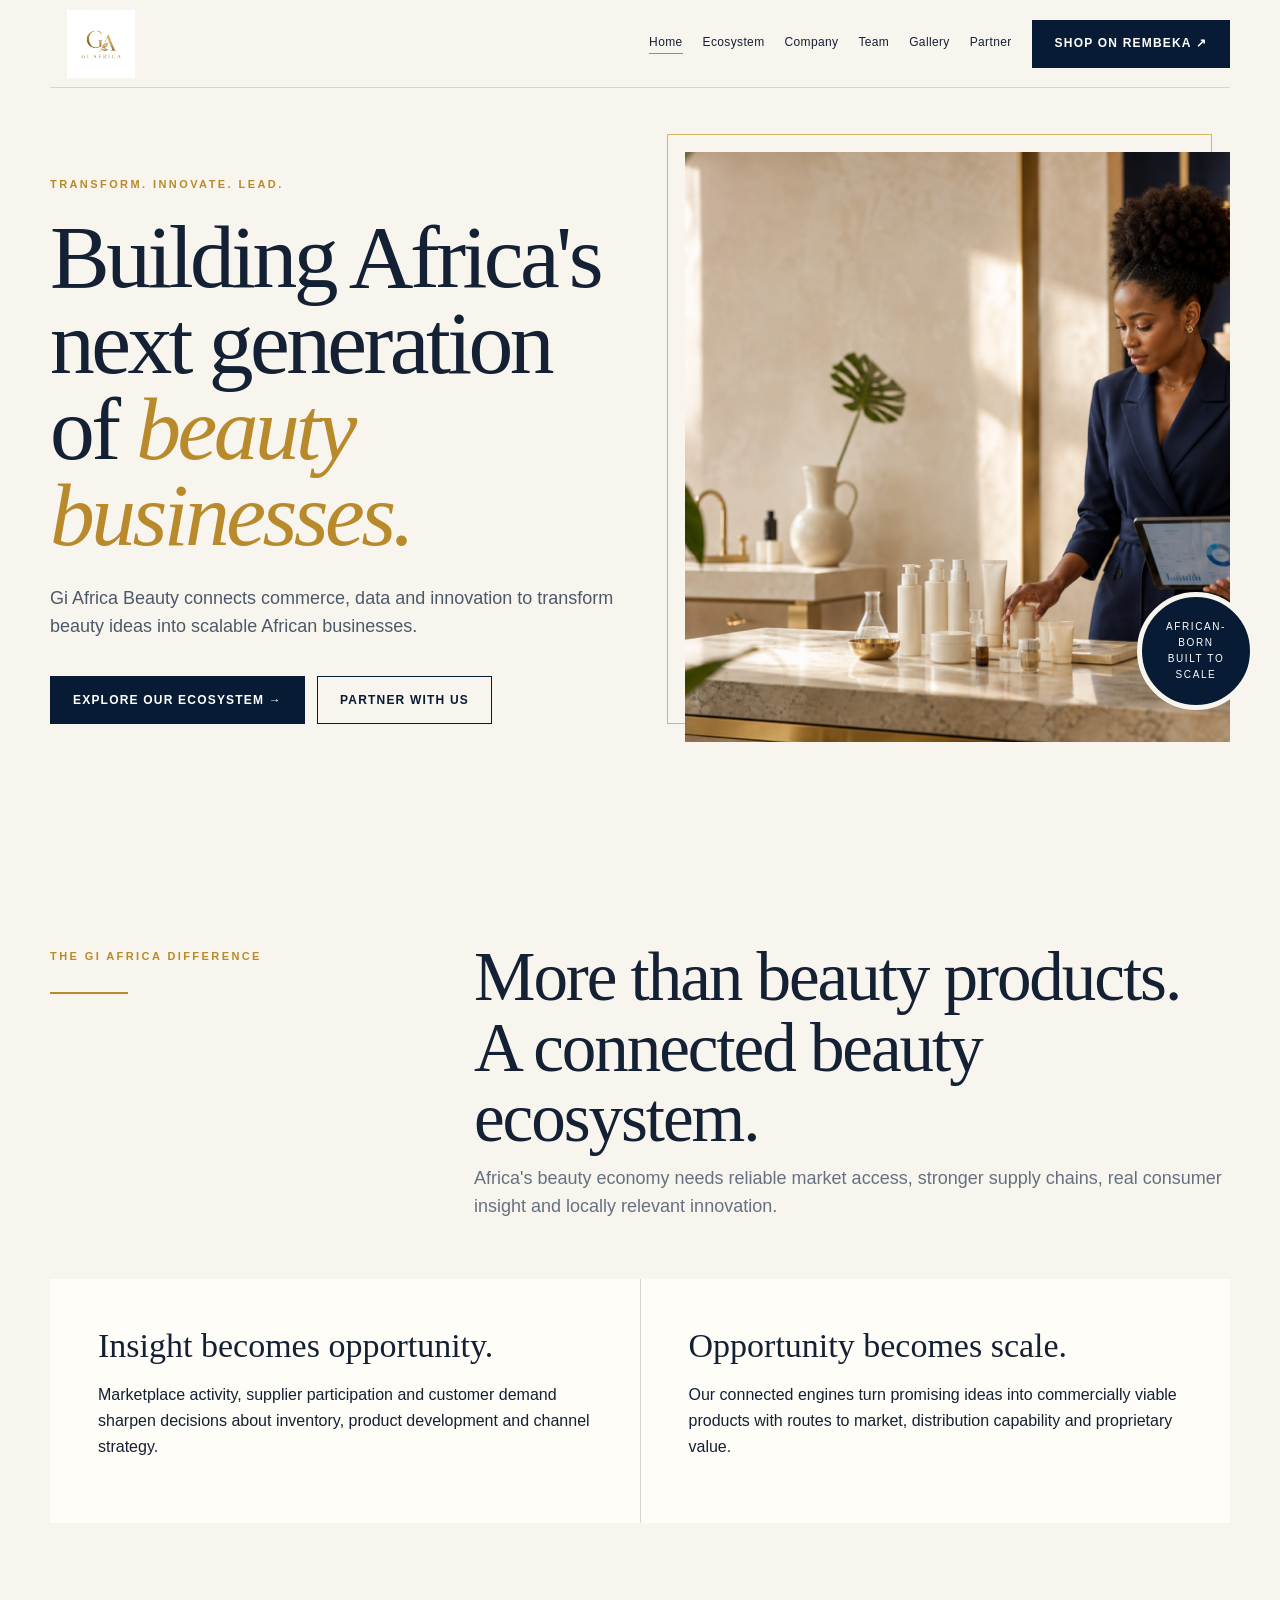
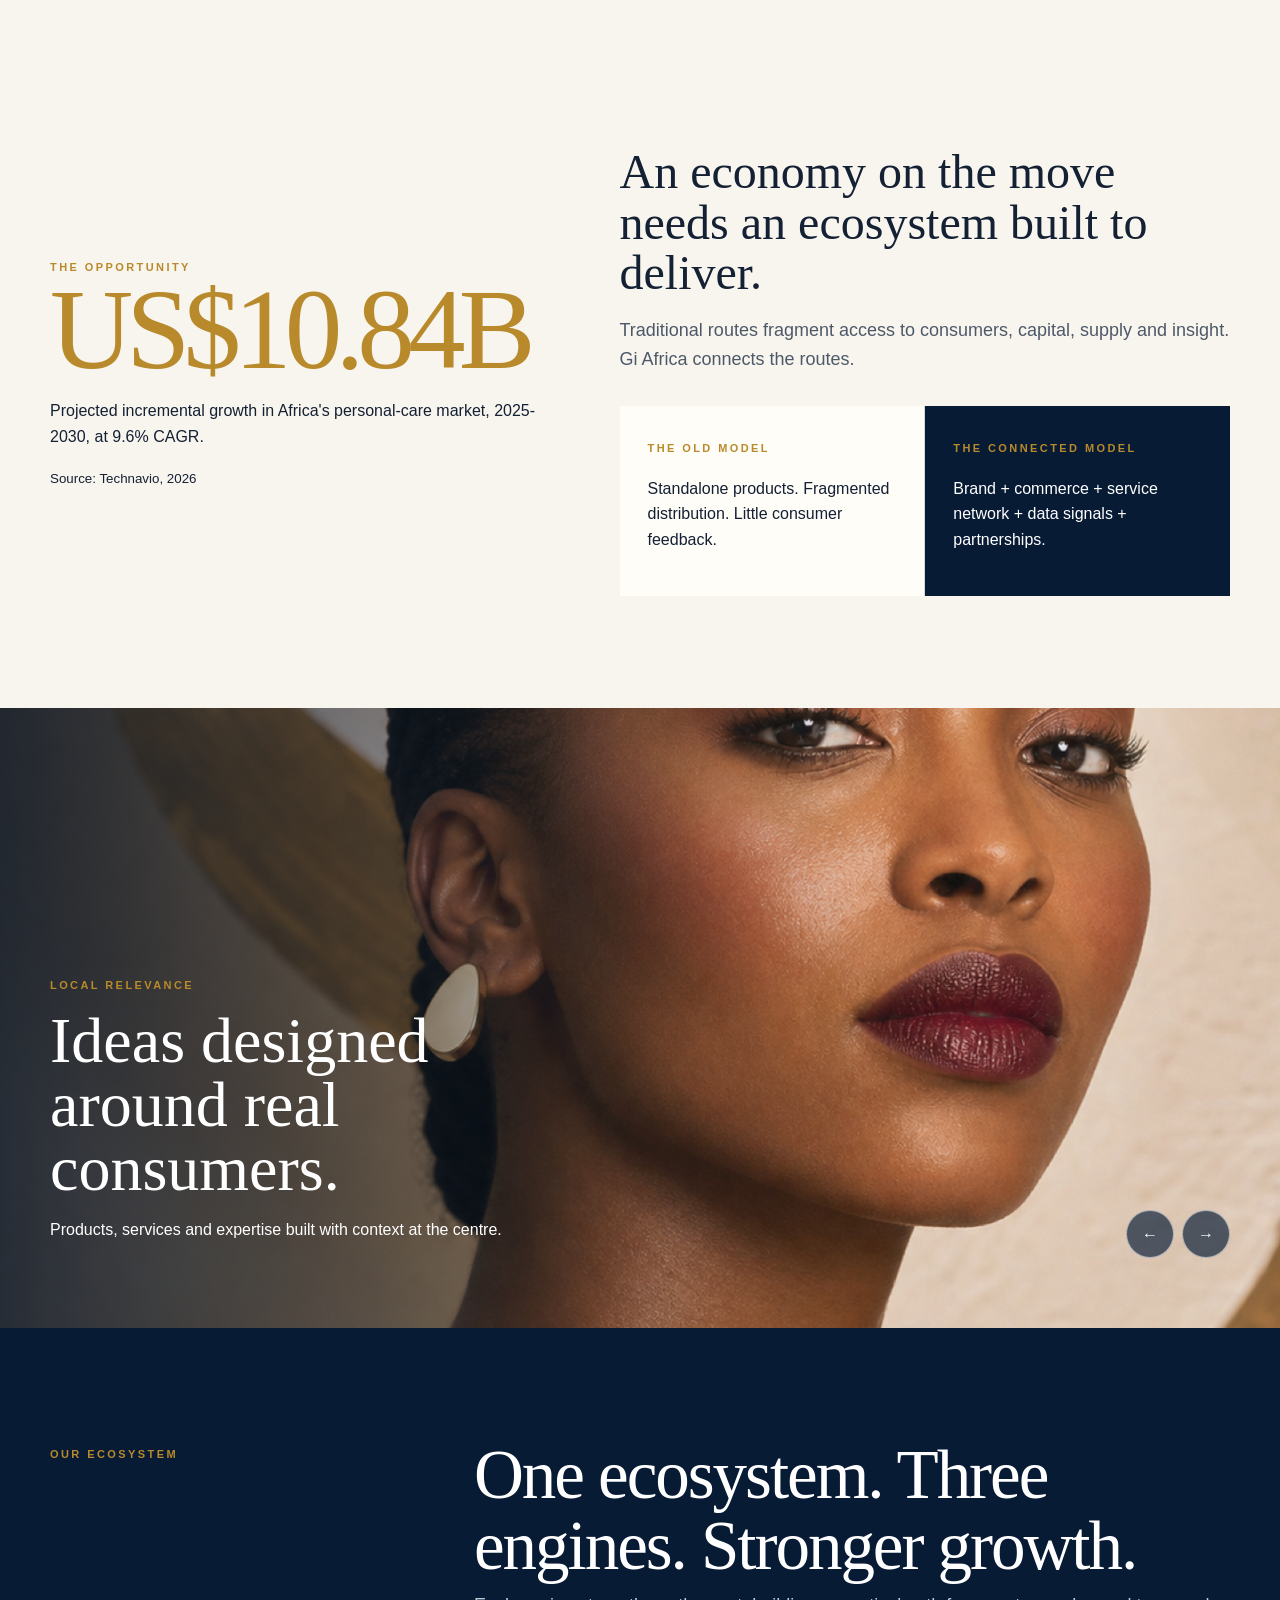
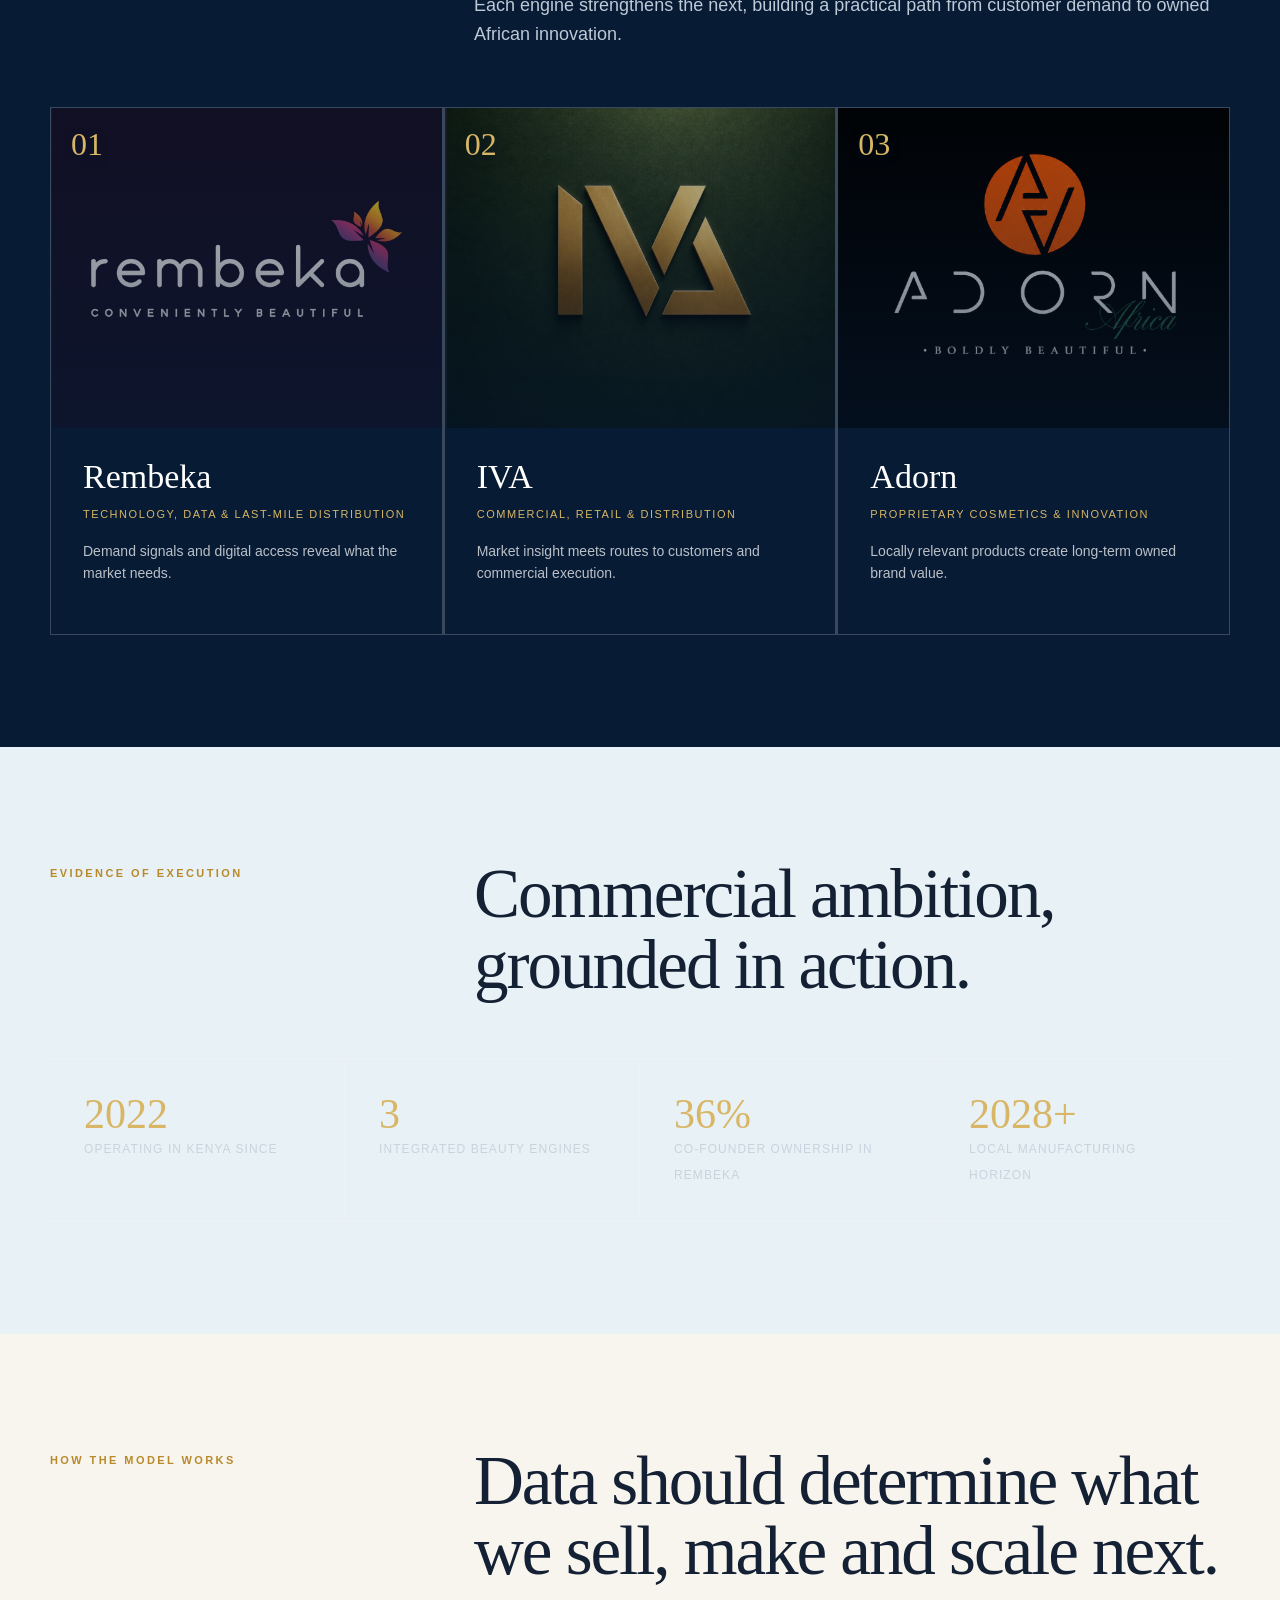
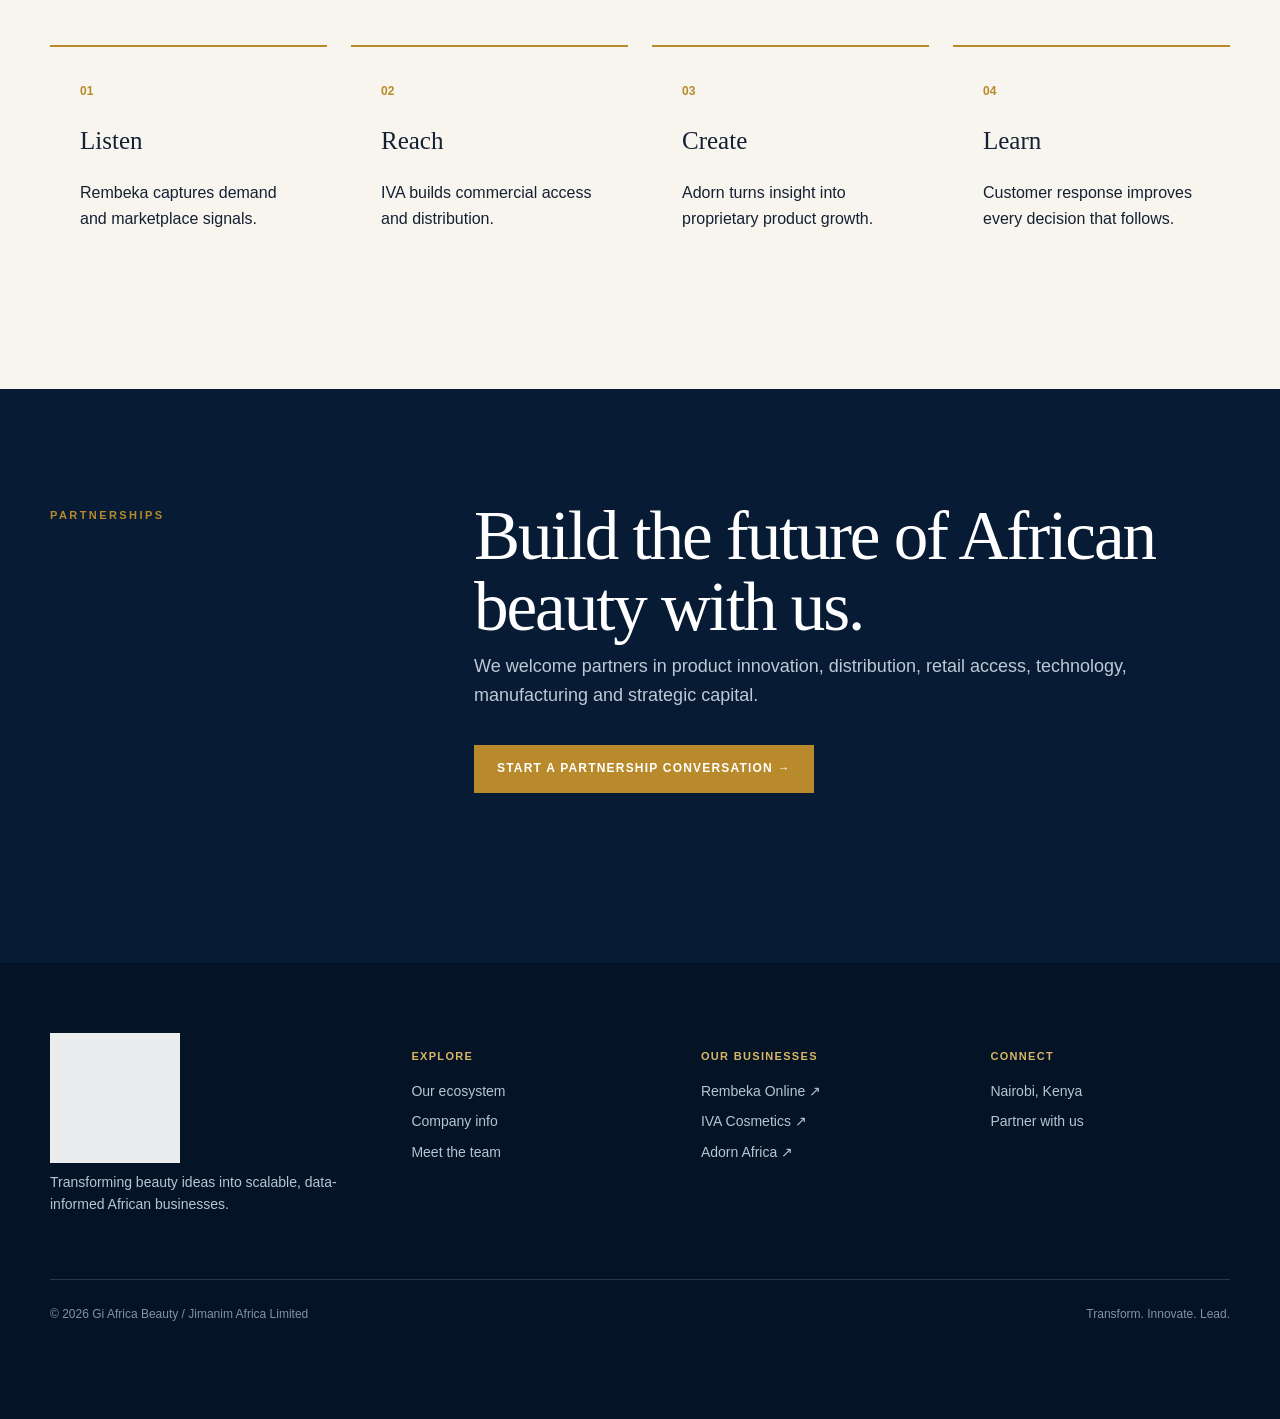
==== commit 9853664f: "Made links clickable and added images to ecosystem" ====
--- a/index.html
+++ b/index.html
@@ -230,8 +230,8 @@
         <div>
           <h4>Our businesses</h4>
           <a href="https://rembekaonline.com" target="_blank" rel="noopener">Rembeka Online ↗</a>
-          <a href="ecosystem.html#iva">IVA Cosmetics</a>
-          <a href="ecosystem.html#adorn">Adorn Africa</a>
+          <a href="https://www.instagram.com/ivaafrica.beauty/" target="_blank" rel="noopener">IVA Cosmetics ↗</a>
+          <a href="https://www.instagram.com/adorn.africa/" target="_blank" rel="noopener">Adorn Africa ↗</a>
         </div>
         <div>
           <h4>Connect</h4>
--- a/styles.css
+++ b/styles.css
@@ -337,7 +337,7 @@
 
 .engine-media {
   position: relative;
-  height: 220px;
+  height: 320px;
   overflow: hidden;
   background: var(--navy2)
 }
@@ -364,16 +364,11 @@
 .engine-media .num {
   position: absolute;
   z-index: 2;
-  top: 16px;
-  left: 16px;
-  width: 48px;
-  height: 48px;
-  display: grid;
-  place-items: center;
-  font: normal 26px var(--serif);
-  color: white;
-  background: rgba(7, 27, 53, .55);
-  border: 1px solid var(--gold2)
+  top: 18px;
+  left: 20px;
+  font: normal 32px var(--serif);
+  color: var(--gold2);
+  text-shadow: 0 2px 8px rgba(7, 27, 53, .7)
 }
 
 .engine-info {
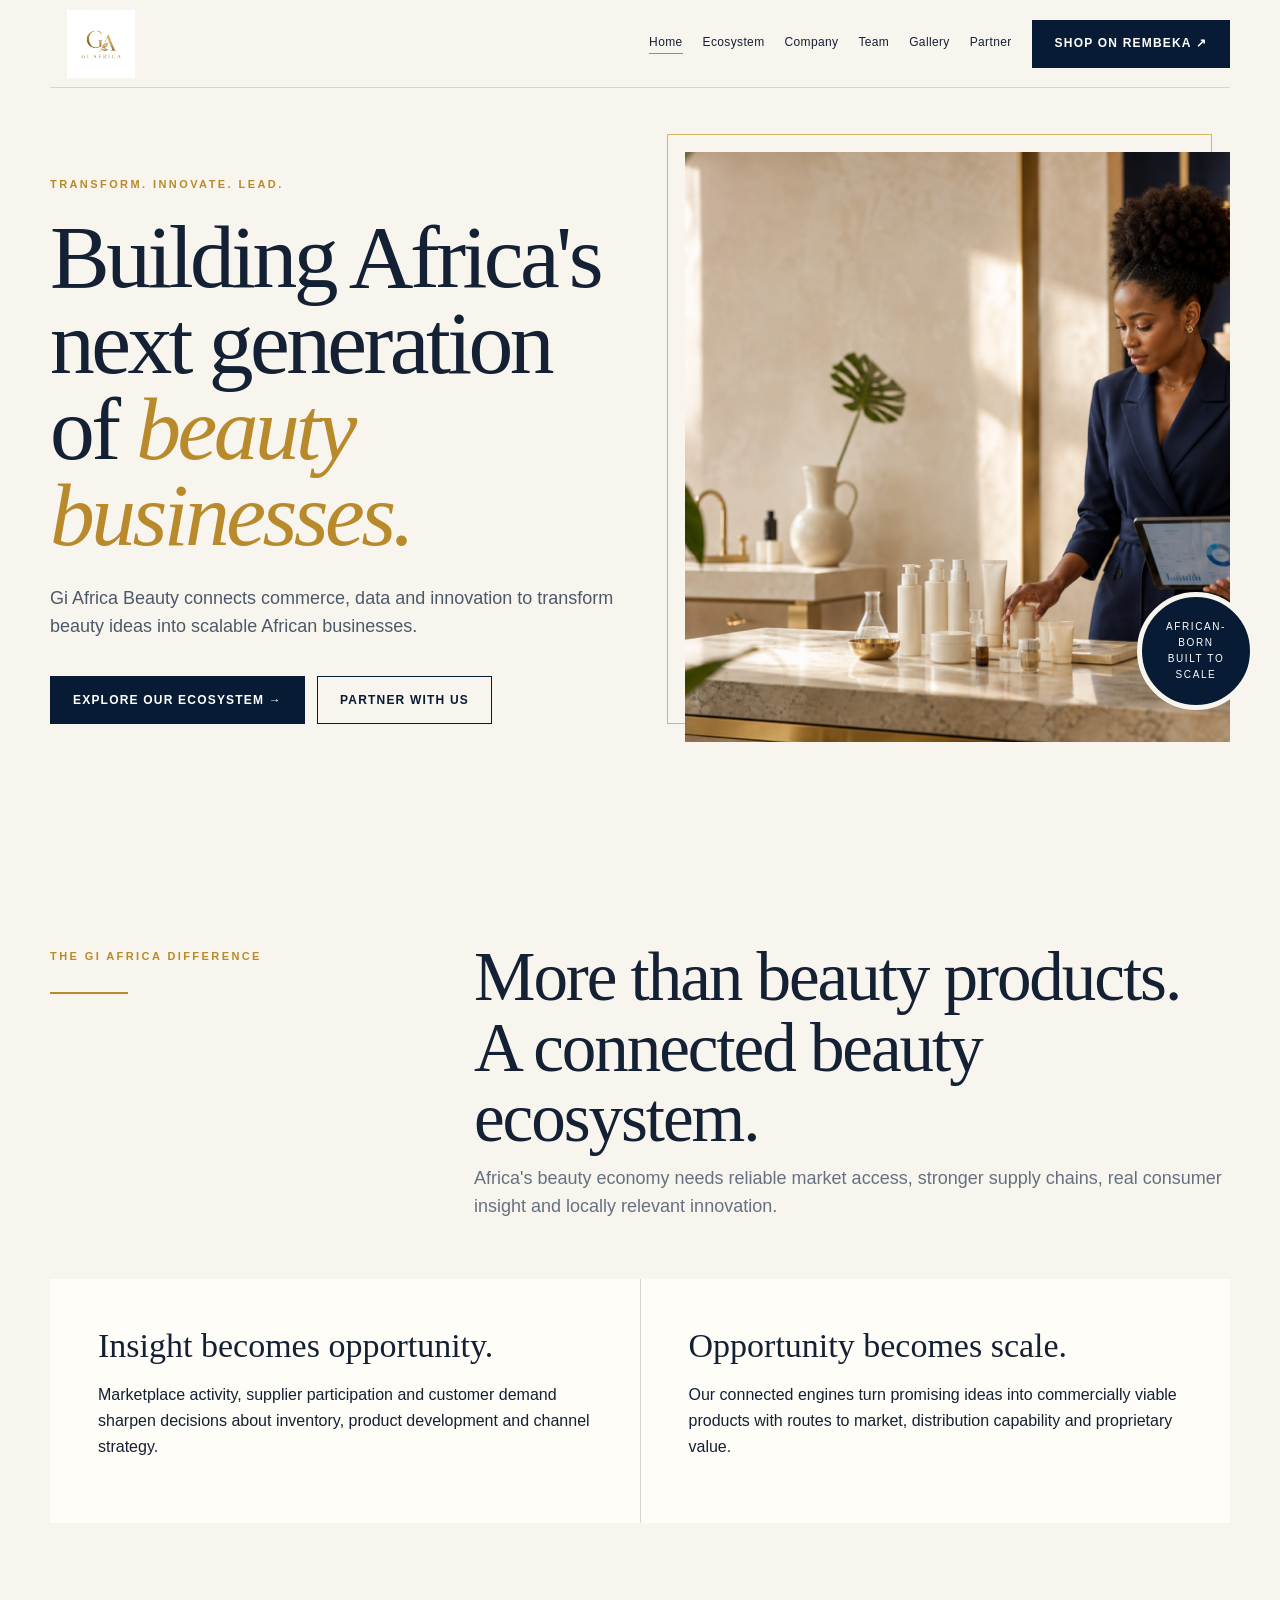
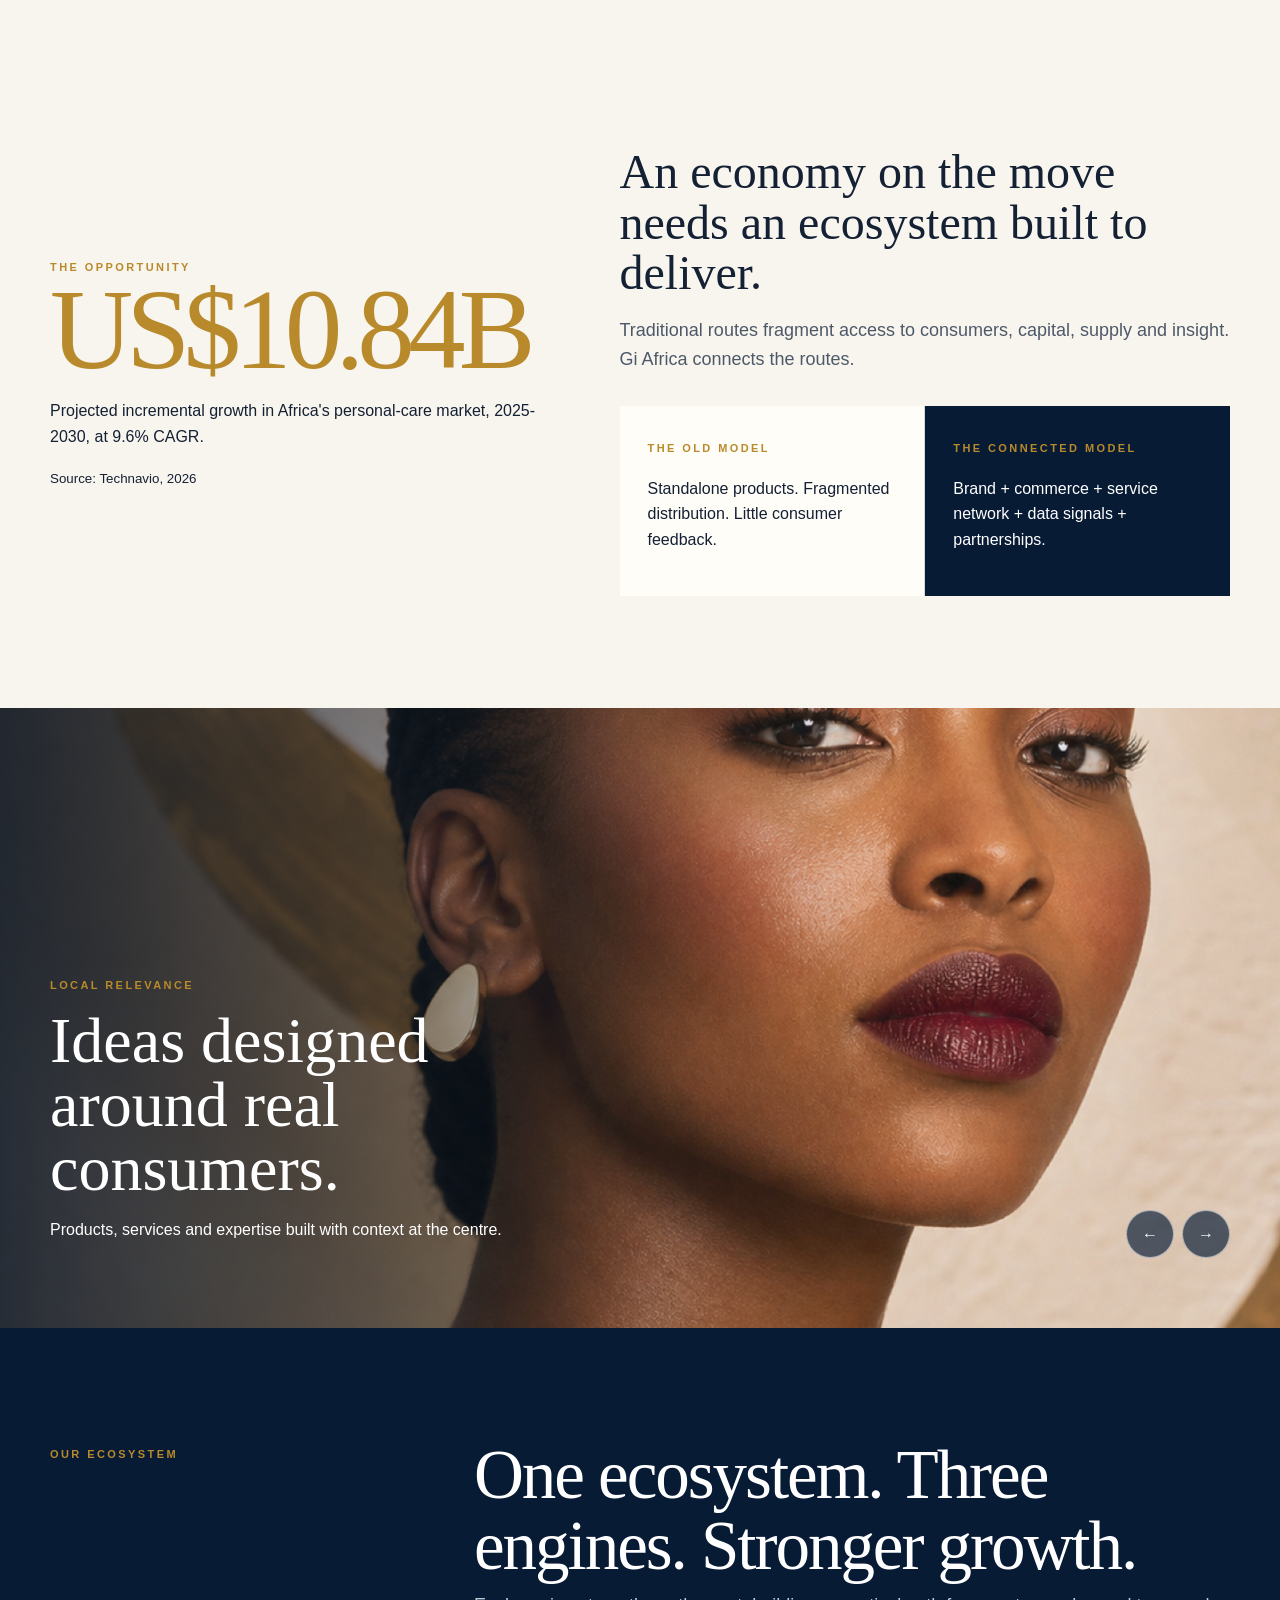
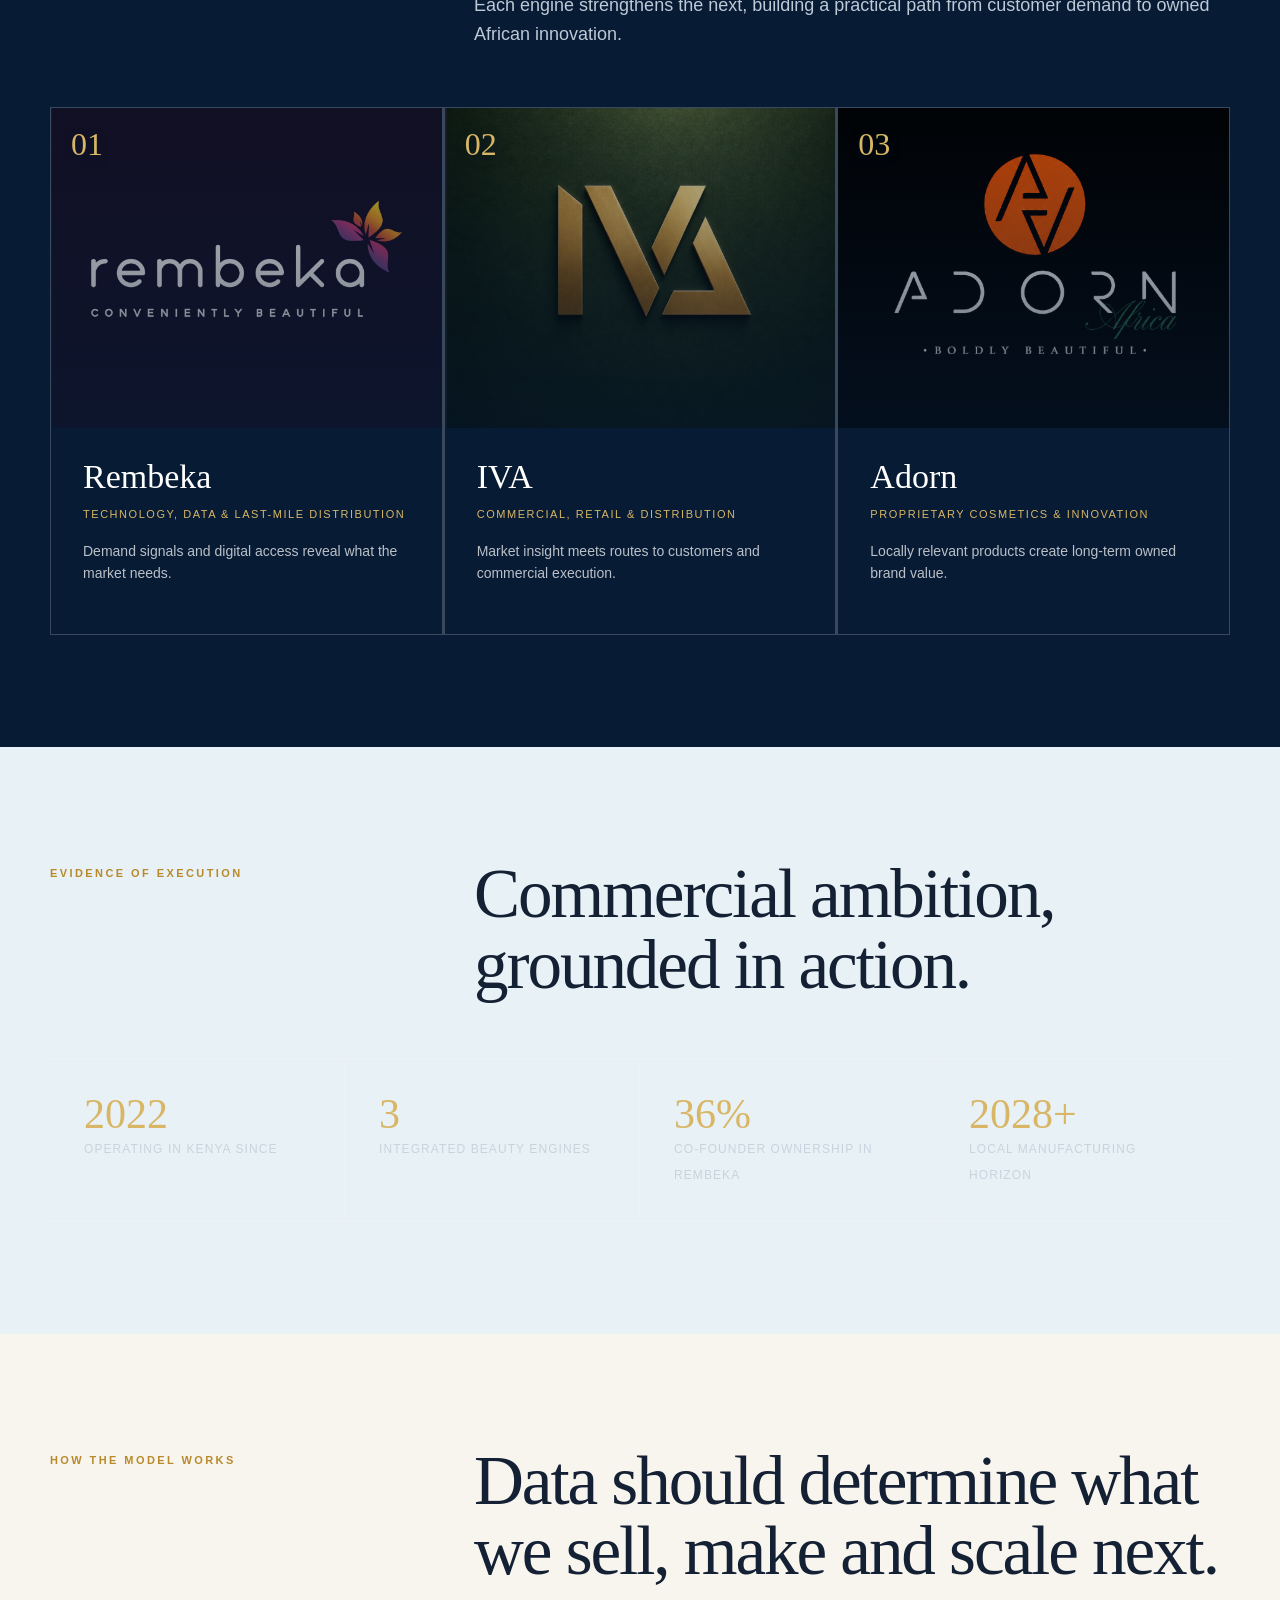
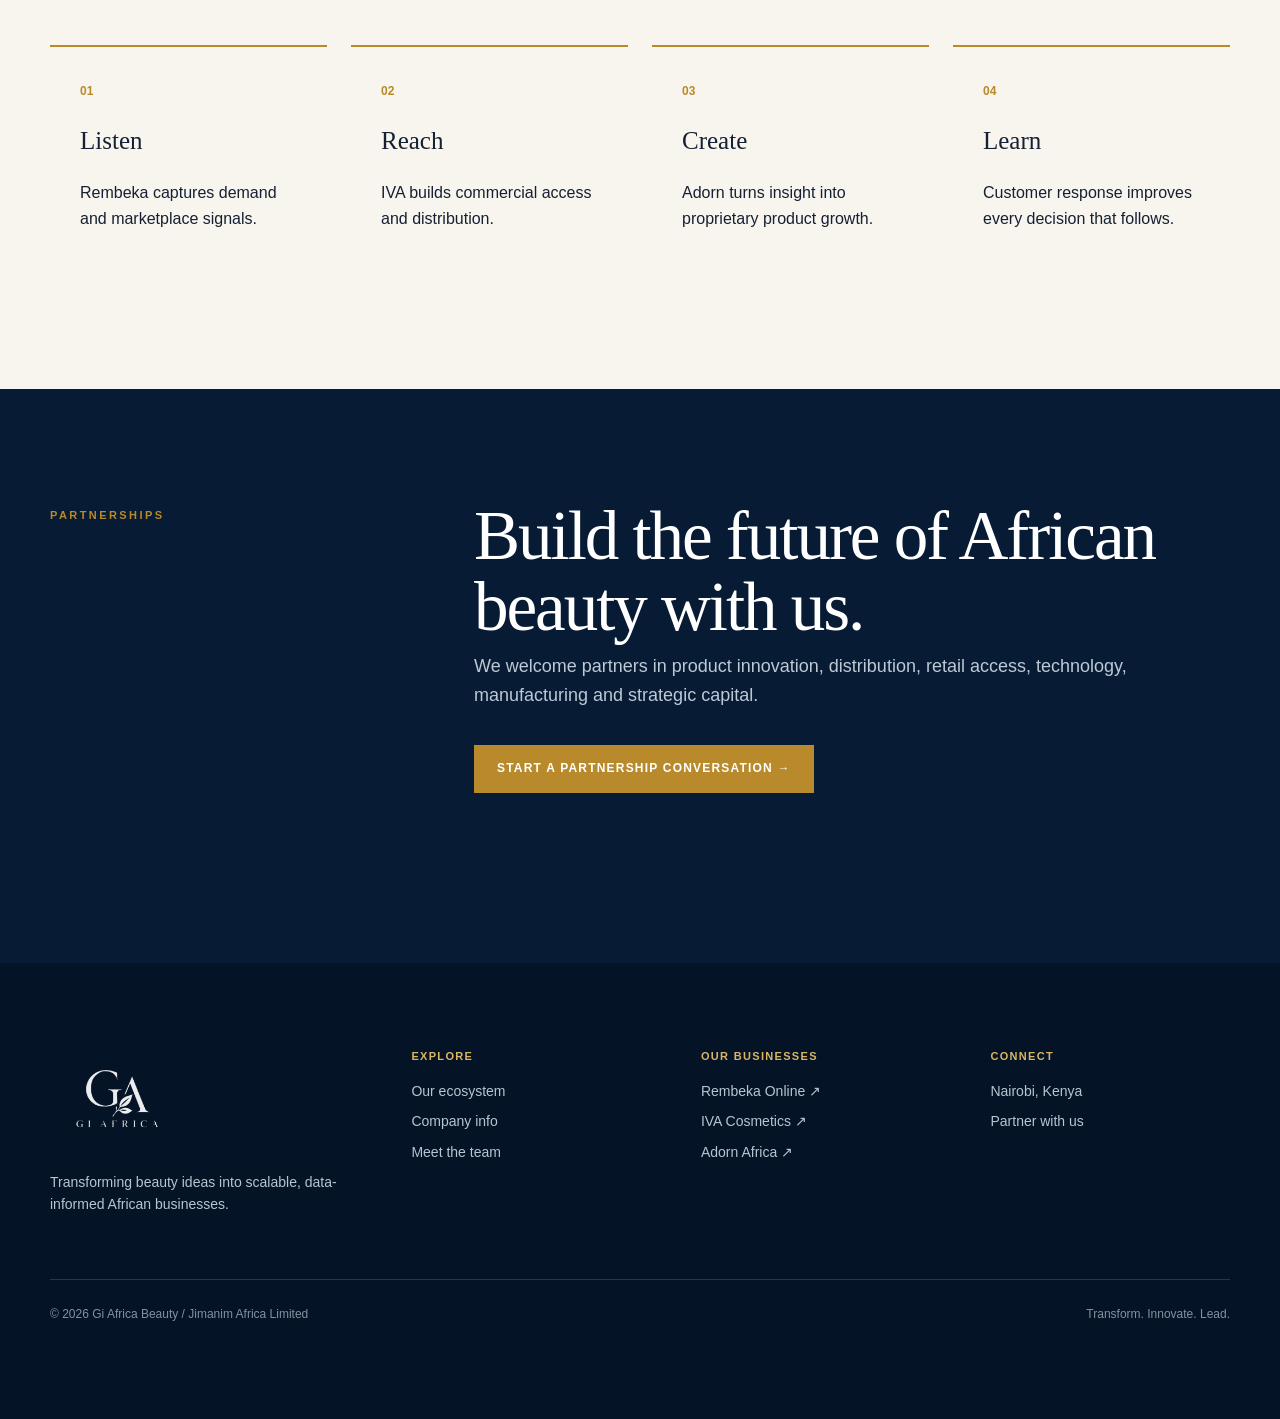
==== commit ad698bcd: "Edited logo on footer" ====
--- a/index.html
+++ b/index.html
@@ -218,7 +218,7 @@
     <div class="shell">
       <div class="footer-grid">
         <div>
-          <img src="assets/gi-africa-logo.png" alt="G-AFRICA">
+          <img src="assets/Logo.png" alt="G-AFRICA">
           <p>Transforming beauty ideas into scalable, data-informed African businesses.</p>
         </div>
         <div>
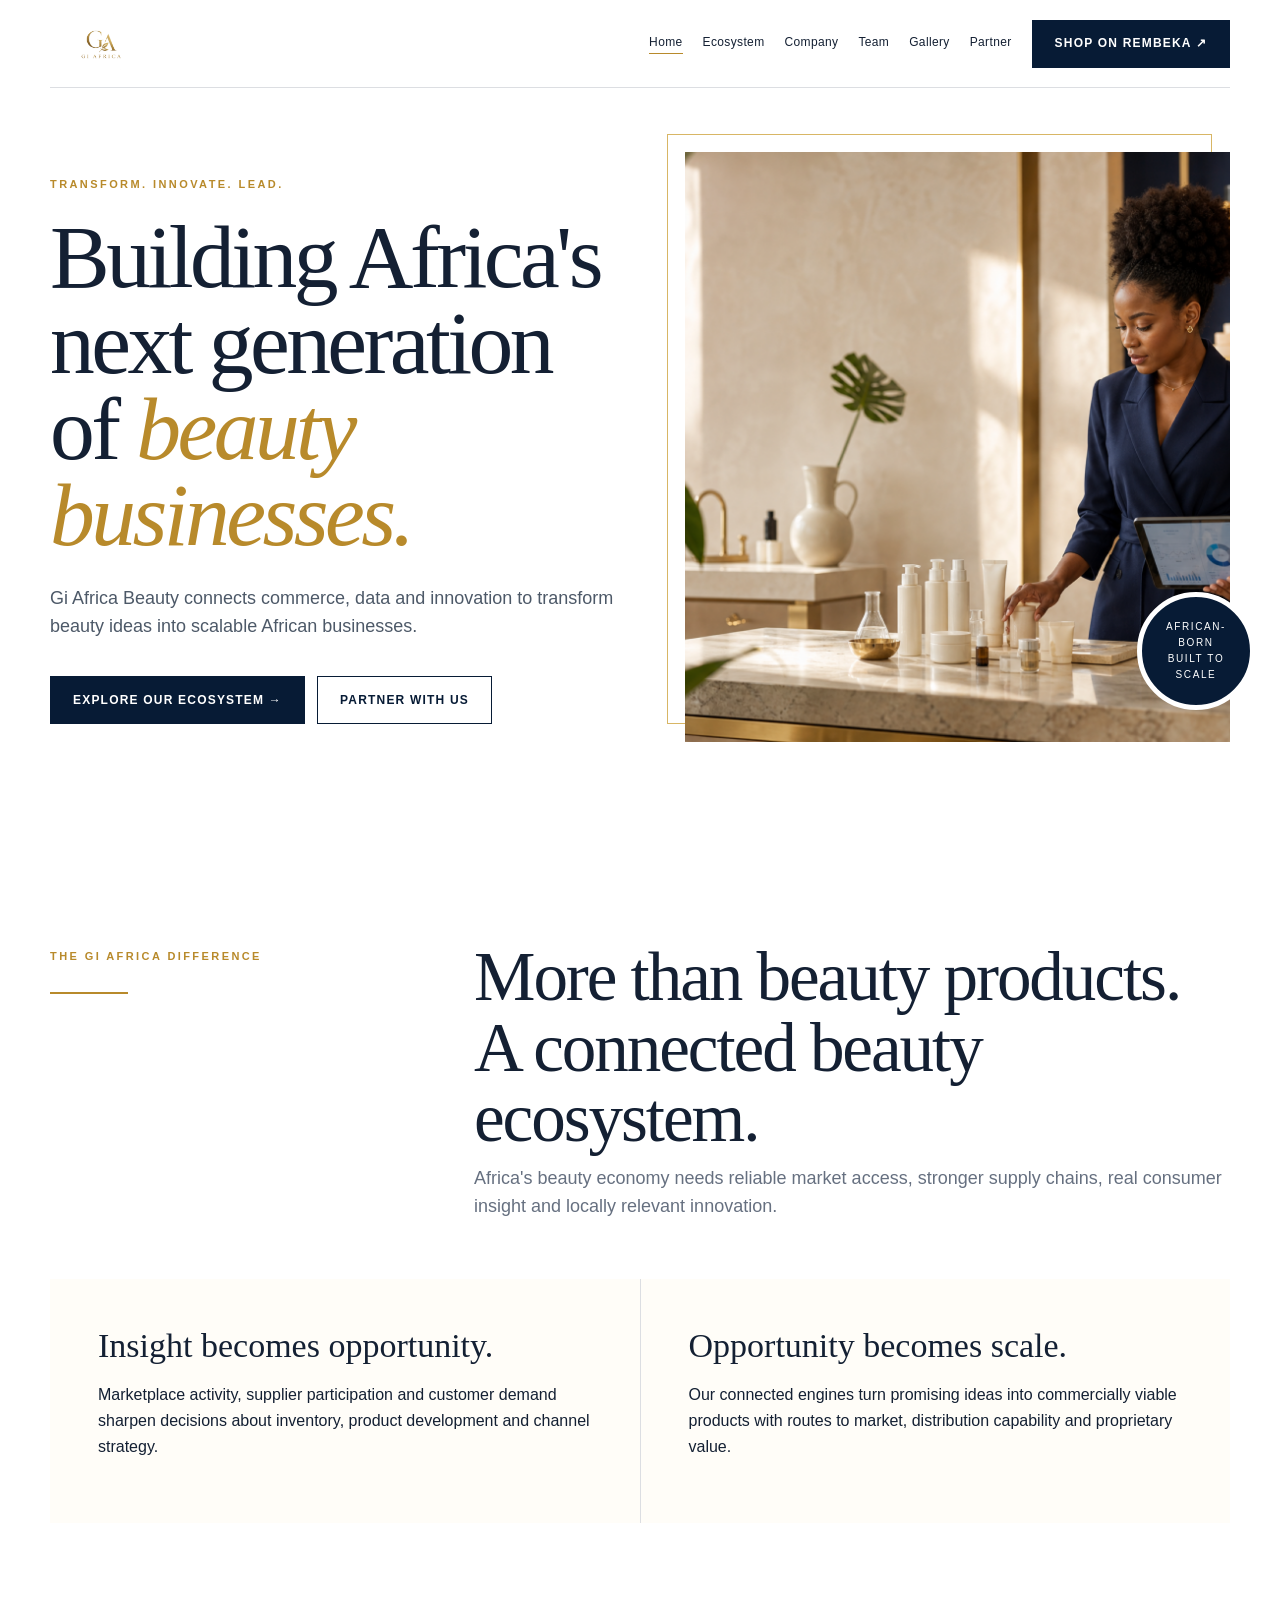
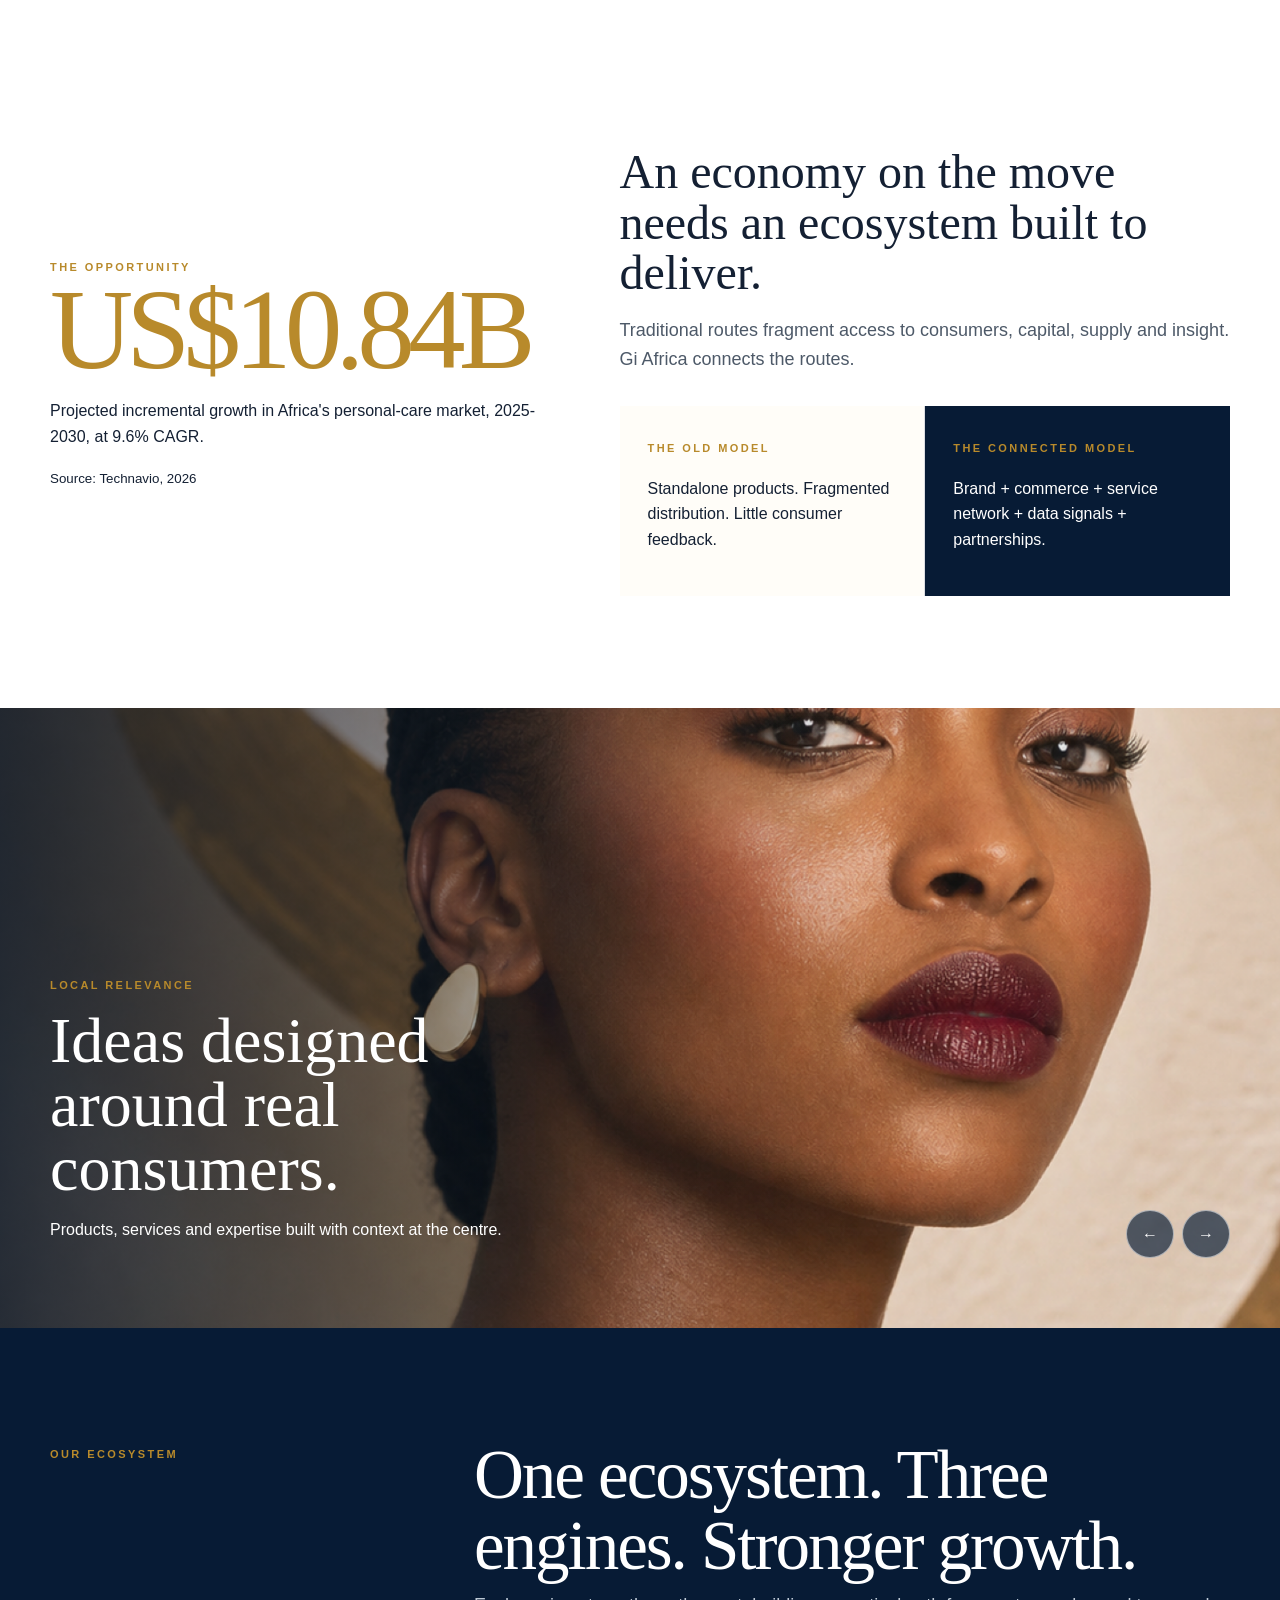
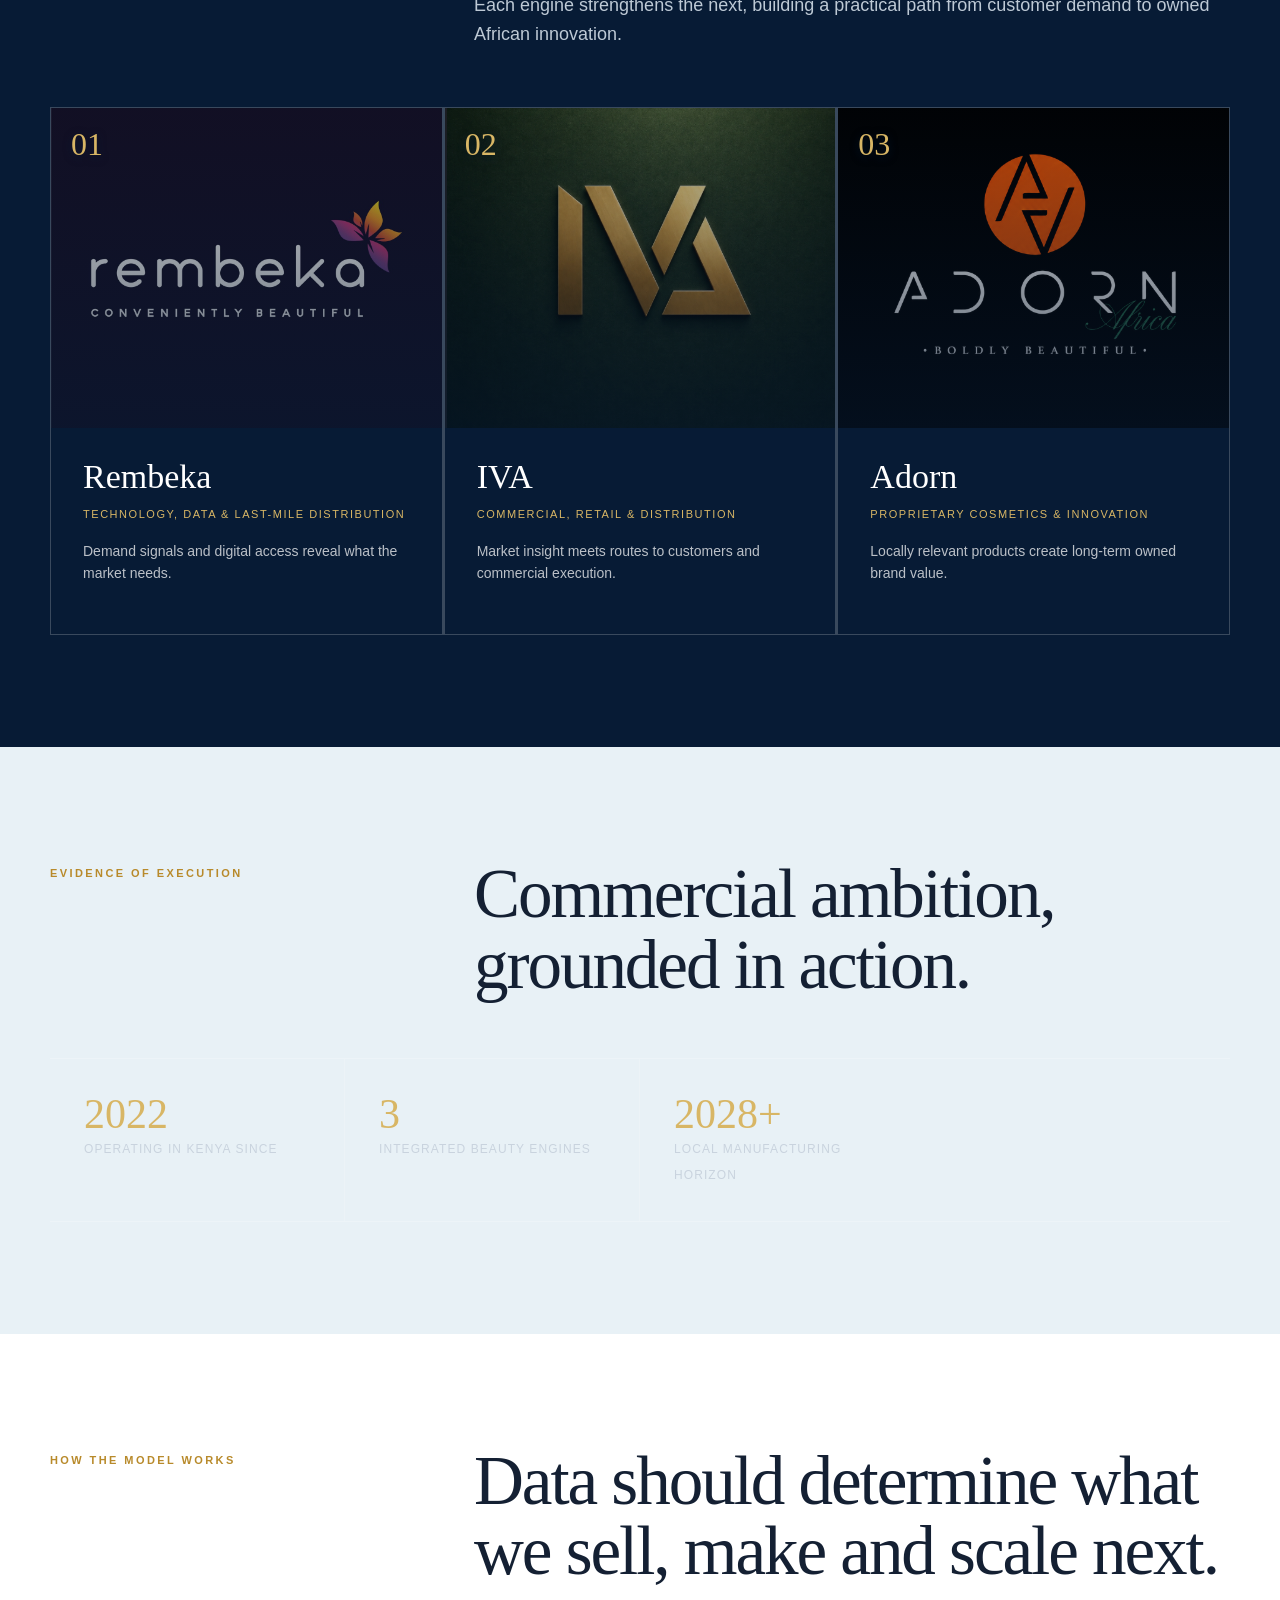
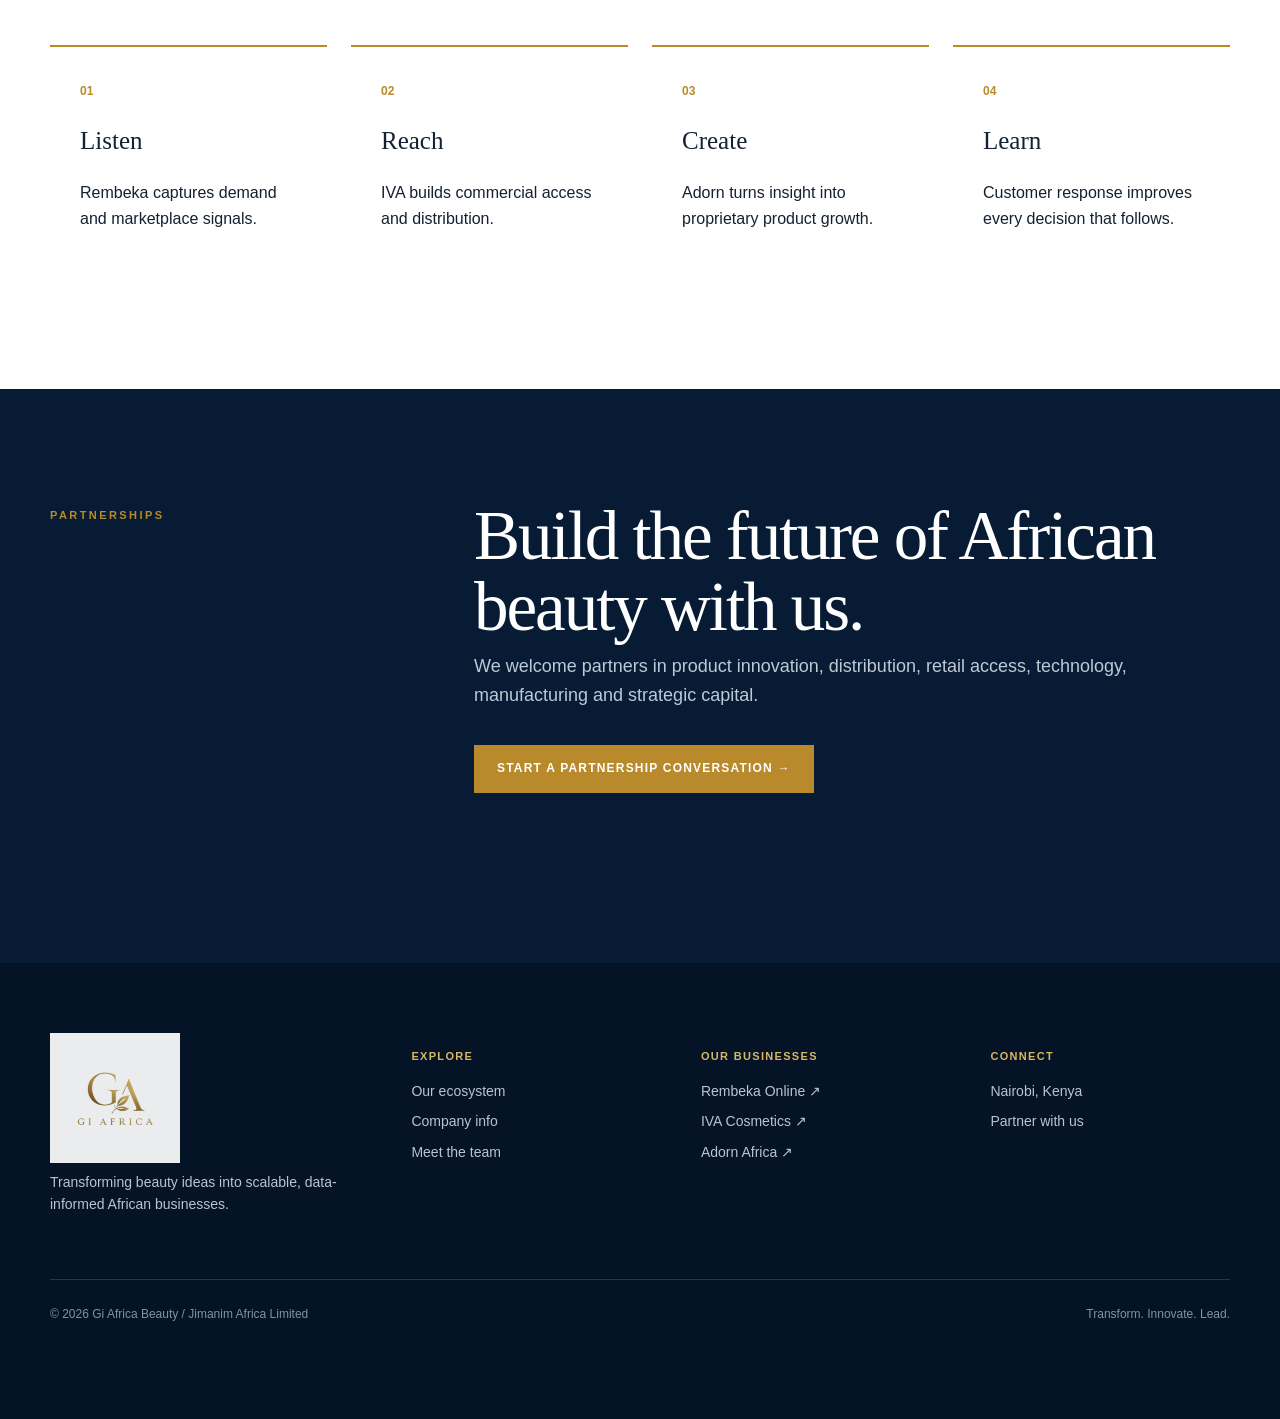
==== commit 86a45255: "Made some final touches" ====
--- a/index.html
+++ b/index.html
@@ -5,7 +5,7 @@
   <meta name="viewport" content="width=device-width,initial-scale=1">
   <meta name="description" content="G-AFRICA Beauty builds Africa's next generation of beauty businesses through commerce, data, innovation and strategic partnerships.">
   <title>G-AFRICA Beauty | Transform. Innovate. Lead.</title>
-  <link rel="icon" type="image/png" href="assets/favicon.png">
+  <link rel="icon" type="image/png" href="assets/favicon.svg">
   <link rel="stylesheet" href="styles.css">
 </head>
 <body>
@@ -179,7 +179,7 @@
         <div class="stats reveal">
           <div class="stat"><strong>2022</strong><span>Operating in Kenya since</span></div>
           <div class="stat"><strong>3</strong><span>Integrated beauty engines</span></div>
-          <div class="stat"><strong>36%</strong><span>Co-founder ownership in Rembeka</span></div>
+          <!-- <div class="stat"><strong>36%</strong><span>Co-founder ownership in Rembeka</span></div> -->
           <div class="stat"><strong>2028+</strong><span>Local manufacturing horizon</span></div>
         </div>
       </div>
@@ -218,7 +218,7 @@
     <div class="shell">
       <div class="footer-grid">
         <div>
-          <img src="assets/Logo.png" alt="G-AFRICA">
+          <img src="assets/gi-africa-logo.png" alt="G-AFRICA">
           <p>Transforming beauty ideas into scalable, data-informed African businesses.</p>
         </div>
         <div>
--- a/styles.css
+++ b/styles.css
@@ -1,5 +1,5 @@
 :root {
-  --ivory: #f8f5ee;
+  --ivory: #ffffff;
   --paper: #fffdf8;
   --navy: #071b35;
   --navy2: #102d50;
@@ -630,7 +630,7 @@
 
 .footer img {
   width: 130px;
-  filter: brightness(0) invert(1);
+  /* filter: brightness(0) invert(1); */
   opacity: .92
 }
 
